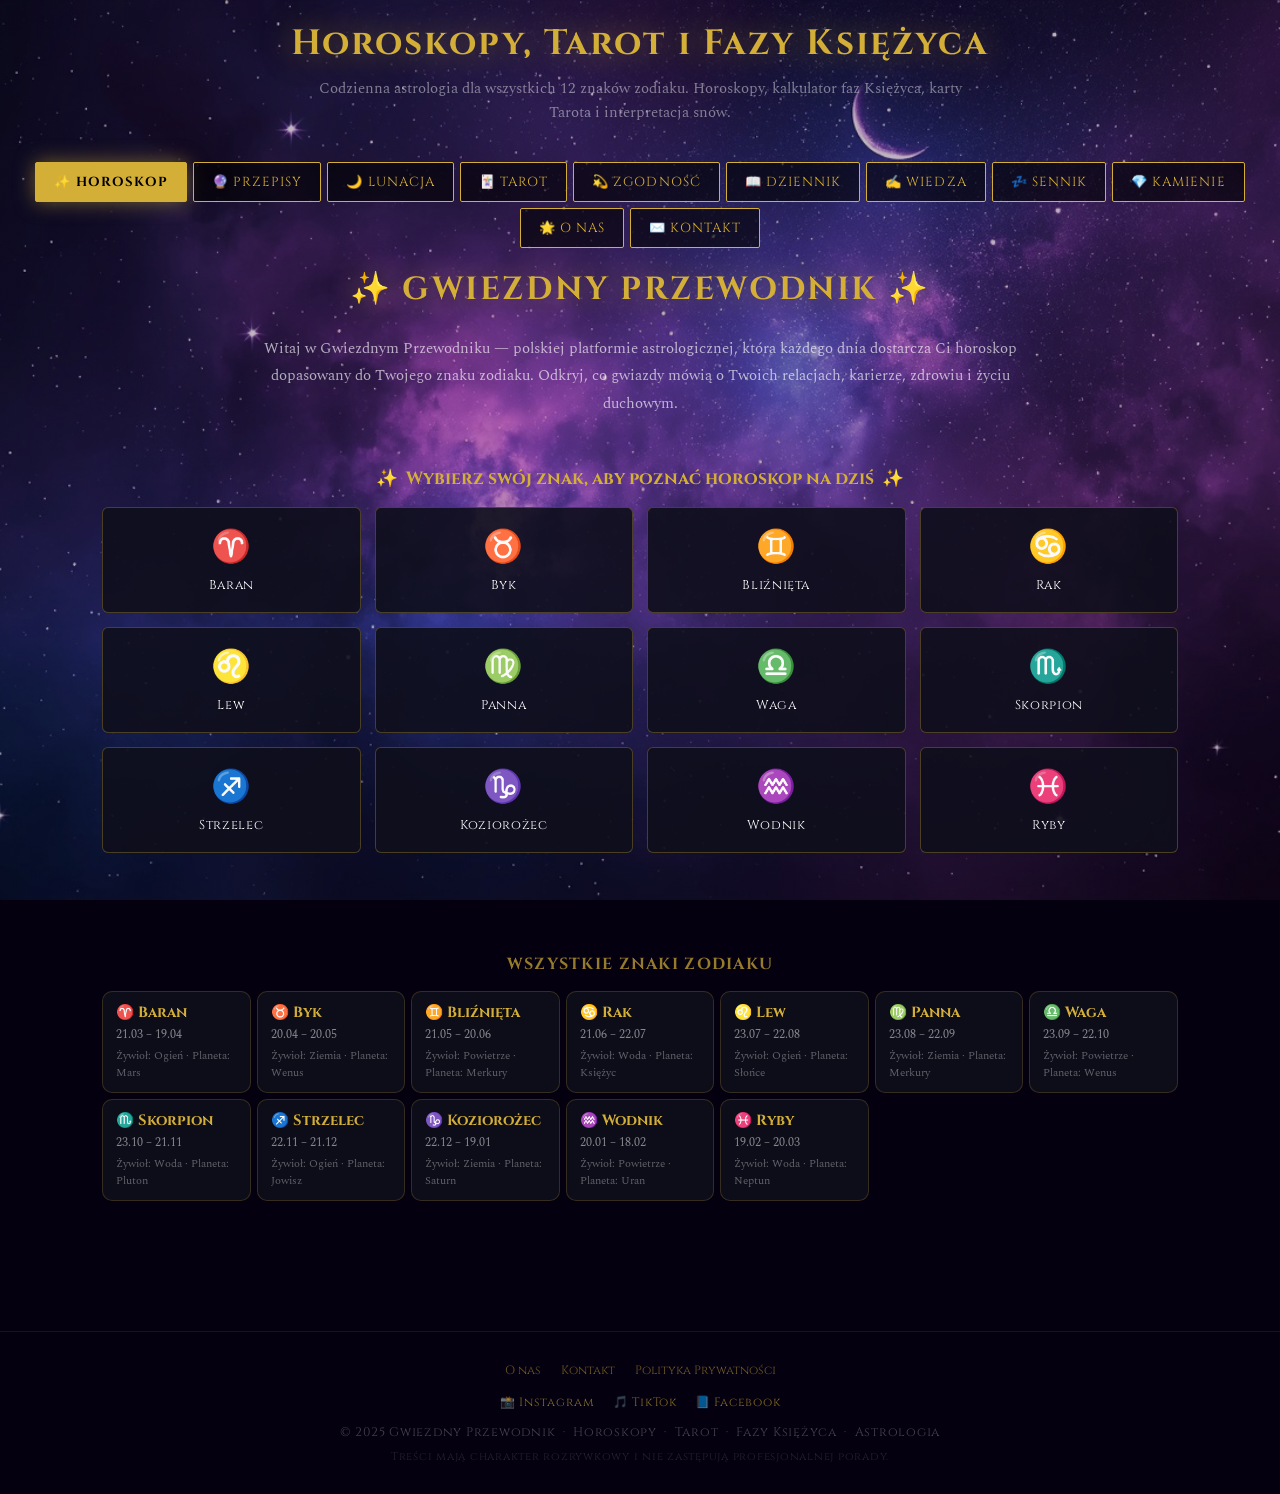
==== index.html @ f8575292 "Add files via upload" ====
<!DOCTYPE html>
<html lang="pl">
<head>
    <meta charset="UTF-8">
    <meta name="viewport" content="width=device-width, initial-scale=1.0">
    <title>Gwiezdny Przewodnik – Horoskopy, Tarot i Fazy Księżyca</title>
    <meta name="description" content="Gwiezdny Przewodnik – codzienne horoskopy dla 12 znaków zodiaku, karta tarota dnia, kalkulator faz księżyca, zgodność znaków i kosmiczny dziennik.">
    <meta name="keywords" content="horoskop, horoskop dzienny, tarot, fazy księżyca, znaki zodiaku, zgodność znaków, astrologia">
    <meta name="author" content="Gwiezdny Przewodnik">
    <meta name="robots" content="index, follow">
    <script type="application/ld+json">{"@context":"https://schema.org","@type":"WebSite","name":"Gwiezdny Przewodnik","url":"https://astropulsepl.netlify.app/","inLanguage":"pl"}</script>
    <link rel="icon" type="image/png" href="gwiezdny_przewodnik_icon_v2.png">
    <link rel="stylesheet" href="style.css">
    <link rel="preconnect" href="https://fonts.googleapis.com">
    <link rel="preconnect" href="https://fonts.gstatic.com" crossorigin>
    <link href="https://fonts.googleapis.com/css2?family=Cinzel:wght@400;700&family=Spectral:wght@400;700&display=swap" rel="stylesheet">
    <script async src="https://pagead2.googlesyndication.com/pagead/js/adsbygoogle.js?client=ca-pub-6047762879323596" crossorigin="anonymous"></script>
    <style>
        .site-header { width:100%; max-width:1100px; text-align:center; padding:20px 16px 10px; }
        .site-header .site-title { font-family:'Cinzel',serif; color:var(--gold,#d4af37); font-size:clamp(1.1rem,4vw,2.2rem); letter-spacing:0.06em; text-shadow:0 0 30px rgba(212,175,55,0.5); margin-bottom:10px; }
        .site-header .site-tagline { color:rgba(255,255,255,0.45); font-family:'Spectral',serif; font-size:clamp(0.8rem,2.5vw,0.92rem); line-height:1.6; max-width:680px; margin:0 auto; }
        .static-intro { width:100%; max-width:820px; margin:0 auto 30px; color:rgba(255,255,255,0.65); font-size:clamp(0.85rem,2.5vw,0.95rem); line-height:1.8; text-align:center; padding:0 4px; }
        .static-intro p { margin-bottom:10px; }
        .zodiac-static-grid { display:grid; grid-template-columns:repeat(auto-fill,minmax(130px,1fr)); gap:6px; width:100%; max-width:1100px; margin:0 auto 30px; box-sizing:border-box; }
        .zodiac-static-item { background:rgba(15,15,28,0.8); border:1px solid rgba(212,175,55,0.2); border-radius:10px; padding:11px 13px; display:flex; flex-direction:column; gap:3px; }
        .zodiac-static-item strong { color:var(--gold,#d4af37); font-family:'Cinzel',serif; font-size:0.92rem; }
        .zodiac-static-item span { color:rgba(255,255,255,0.5); font-size:0.76rem; }
        .zodiac-static-item em { color:rgba(255,255,255,0.35); font-size:0.71rem; font-style:normal; }
        .static-article { width:100%; max-width:820px; margin:0 auto 32px; background:rgba(15,15,28,0.7); border:1px solid rgba(212,175,55,0.15); border-radius:14px; padding:26px 30px; box-sizing:border-box; }
        .static-article h2 { font-family:'Cinzel',serif; color:var(--gold,#d4af37); font-size:1.1rem; margin-bottom:14px; text-align:left; letter-spacing:0.04em; }
        .static-article h3 { font-family:'Cinzel',serif; color:rgba(212,175,55,0.8); font-size:0.93rem; margin:16px 0 8px; text-align:left; }
        .static-article p { color:rgba(255,255,255,0.72); font-size:0.95rem; line-height:1.85; margin-bottom:10px; text-align:left; }
        @media(max-width:480px){
            .zodiac-static-grid { grid-template-columns:repeat(2,1fr) !important; }
            .static-article { padding:16px; }
            .static-article p { font-size:0.88rem; }
        }
        @media(max-width:768px) and (min-width:481px){
            .zodiac-static-grid { grid-template-columns:repeat(3,1fr) !important; }
        }
    </style>
</head>
<body>
    <header class="site-header">
        <h1 class="site-title">Horoskopy, Tarot i Fazy Księżyca</h1>
        <p class="site-tagline">Codzienna astrologia dla wszystkich 12 znaków zodiaku. Horoskopy, kalkulator faz Księżyca, karty Tarota i interpretacja snów.</p>
    </header>
    <nav class="mystic-nav">
        <button onclick="showTab('horoscope-tab',this)" class="nav-btn active">✨ Horoskop</button>
        <button onclick="showTab('recipes-tab',this)" class="nav-btn">🔮 Przepisy</button>
        <button onclick="showTab('moon-tab',this)" class="nav-btn">🌙 Lunacja</button>
        <button onclick="showTab('tarot-tab',this)" class="nav-btn">🃏 Tarot</button>
        <button onclick="showTab('compat-tab',this)" class="nav-btn">💫 Zgodność</button>
        <button onclick="showTab('journal-tab',this);loadJournal();" class="nav-btn">📖 Dziennik</button>
        <button onclick="showTab('blog-tab',this);loadBlog();" class="nav-btn">✍️ Wiedza</button>
        <button onclick="showTab('sennik-tab',this)" class="nav-btn">💤 Sennik</button>
        <button onclick="showTab('kamienie-tab',this)" class="nav-btn">💎 Kamienie</button>
        <button onclick="showTab('about-tab',this)" class="nav-btn">🌟 O nas</button>
        <button onclick="showTab('contact-tab',this)" class="nav-btn">✉️ Kontakt</button>
    </nav>
    <main style="display:flex;flex-direction:column;align-items:center;width:100%;max-width:1100px;padding:0 12px;box-sizing:border-box;">
    <section id="horoscope-tab" class="tab-content active">
        <h1 style="display:flex;align-items:center;justify-content:center;gap:10px;flex-wrap:nowrap;"><span style="flex-shrink:0;">✨</span><span style="white-space:nowrap;">GWIEZDNY PRZEWODNIK</span><span style="flex-shrink:0;">✨</span></h1>

        <div class="static-intro">
            <p>Witaj w Gwiezdnym Przewodniku — polskiej platformie astrologicznej, która każdego dnia dostarcza Ci horoskop dopasowany do Twojego znaku zodiaku. Odkryj, co gwiazdy mówią o Twoich relacjach, karierze, zdrowiu i życiu duchowym.</p>
        </div>

        <h2 style="font-family:'Cinzel',serif;color:var(--gold);text-align:center;margin:10px 0 16px;font-size:1.1rem;display:flex;align-items:center;justify-content:center;gap:8px;flex-wrap:nowrap;"><span style="flex-shrink:0;">✨</span><span>Wybierz swój znak, aby poznać horoskop na dziś</span><span style="flex-shrink:0;">✨</span></h2>
        <div class="zodiac-grid" id="zodiac-grid"></div>
        <div id="horoscope-display" class="result-panel" style="margin-left:auto;margin-right:auto;max-width:100%;width:100%;box-sizing:border-box;">
            <h2 id="selected-sign">Znak</h2>
            <p id="horoscope-text"></p>
            <div id="daily-dish-hint" class="hint-box"></div>
        </div>

        <div style="width:100%;max-width:1100px;margin:20px auto;text-align:center;">
            <ins class="adsbygoogle" style="display:block" data-ad-client="ca-pub-6047762879323596" data-ad-slot="9480738535" data-ad-format="auto" data-full-width-responsive="true"></ins>
            <script>(adsbygoogle = window.adsbygoogle || []).push({});</script>
        </div>

        <h2 style="font-family:'Cinzel',serif;color:var(--gold);text-align:center;margin:30px 0 16px;font-size:1rem;opacity:0.7;letter-spacing:0.08em;">WSZYSTKIE ZNAKI ZODIAKU</h2>
        <div class="zodiac-static-grid">
            <div class="zodiac-static-item"><strong>♈ Baran</strong><span>21.03 – 19.04</span><em>Żywioł: Ogień · Planeta: Mars</em></div>
            <div class="zodiac-static-item"><strong>♉ Byk</strong><span>20.04 – 20.05</span><em>Żywioł: Ziemia · Planeta: Wenus</em></div>
            <div class="zodiac-static-item"><strong>♊ Bliźnięta</strong><span>21.05 – 20.06</span><em>Żywioł: Powietrze · Planeta: Merkury</em></div>
            <div class="zodiac-static-item"><strong>♋ Rak</strong><span>21.06 – 22.07</span><em>Żywioł: Woda · Planeta: Księżyc</em></div>
            <div class="zodiac-static-item"><strong>♌ Lew</strong><span>23.07 – 22.08</span><em>Żywioł: Ogień · Planeta: Słońce</em></div>
            <div class="zodiac-static-item"><strong>♍ Panna</strong><span>23.08 – 22.09</span><em>Żywioł: Ziemia · Planeta: Merkury</em></div>
            <div class="zodiac-static-item"><strong>♎ Waga</strong><span>23.09 – 22.10</span><em>Żywioł: Powietrze · Planeta: Wenus</em></div>
            <div class="zodiac-static-item"><strong>♏ Skorpion</strong><span>23.10 – 21.11</span><em>Żywioł: Woda · Planeta: Pluton</em></div>
            <div class="zodiac-static-item"><strong>♐ Strzelec</strong><span>22.11 – 21.12</span><em>Żywioł: Ogień · Planeta: Jowisz</em></div>
            <div class="zodiac-static-item"><strong>♑ Koziorożec</strong><span>22.12 – 19.01</span><em>Żywioł: Ziemia · Planeta: Saturn</em></div>
            <div class="zodiac-static-item"><strong>♒ Wodnik</strong><span>20.01 – 18.02</span><em>Żywioł: Powietrze · Planeta: Uran</em></div>
            <div class="zodiac-static-item"><strong>♓ Ryby</strong><span>19.02 – 20.03</span><em>Żywioł: Woda · Planeta: Neptun</em></div>
        </div>

        <div style="width:100%;max-width:1100px;margin:10px auto;text-align:center;">
            <ins class="adsbygoogle" style="display:block" data-ad-client="ca-pub-6047762879323596" data-ad-slot="9480738535" data-ad-format="auto" data-full-width-responsive="true"></ins>
            <script>(adsbygoogle = window.adsbygoogle || []).push({});</script>
        </div>
    </section>
    <section id="recipes-tab" class="tab-content">
        <h1>🔮 KSIĘGA SMAKÓW 🔮</h1>
        <div id="recipes-list" class="recipes-grid"></div>
    </section>
    <section id="moon-tab" class="tab-content">
        <h1>🌙 TWOJA FAZA KSIĘŻYCA 🌙</h1>
        <div class="static-intro">
            <p>Księżyc przebywa cały cykl w ciągu około 29,5 doby, przechodząc przez 8 głównych faz. Każda faza ma swoje unikalne znaczenie astrologiczne i wpływa na nastrój, energię oraz decyzje. Poznaj aktualną fazę i dowiedz się, pod jakim księżycem się urodziłeś.</p>
            <p>Fazy Księżyca: 🌑 Nów · 🌒 Przybywający Sierp · 🌓 Pierwsza Kwadra · 🌔 Przybywający Garb · 🌕 Pełnia · 🌖 Ubywający Garb · 🌗 Ostatnia Kwadra · 🌘 Ubywający Sierp</p>
        </div>
        <div class="moon-today-box">
            <p class="gold-label" style="margin-bottom:12px;">🌍 Aktualna faza księżyca</p>
            <button class="action-btn" onclick="showTodayMoon()" style="width:100%;">POKAŻ FAZĘ NA DZIŚ</button>
        </div>
        <div id="moon-today-result" class="moon-result-panel">
            <div class="moon-icon-el" style="font-size:4rem;margin-bottom:10px;"></div>
            <h2 class="moon-name-el" style="font-family:'Cinzel',serif;color:var(--gold);margin-bottom:12px;"></h2>
            <p class="moon-desc-el" style="line-height:1.8;margin-bottom:15px;"></p>
            <p class="moon-elixir-el" style="color:var(--gold);font-family:'Cinzel',serif;font-size:0.85rem;margin-bottom:18px;"></p>
            <div class="moon-cycle-bar-wrap"><div class="moon-cycle-bar-fill"></div></div>
            <p class="moon-cycle-label" style="font-size:0.78rem;color:rgba(255,255,255,0.4);margin-top:6px;margin-bottom:20px;"></p>
            <div class="moon-lists">
                <div class="moon-list-col do-col"><h4>✅ Co robić</h4><ul class="moon-do-list"></ul></div>
                <div class="moon-list-col avoid-col"><h4>⛔ Czego unikać</h4><ul class="moon-avoid-list"></ul></div>
            </div>
        </div>
        <div class="moon-divider">✦ ✦ ✦</div>
        <div class="moon-calculator-box">
            <p class="gold-label">🔮 Twoja faza urodzin</p>
            <p style="font-size:0.82rem;color:rgba(255,255,255,0.4);font-style:italic;">Podaj datę urodzenia, by poznać fazę księżyca w dniu Twoich narodzin</p>
            <input type="date" id="birth-date" class="mystic-input">
            <button class="action-btn" onclick="calculateMoonPhase()">OBLICZ LUNACJĘ URODZIN</button>
        </div>
        <div id="moon-result" class="moon-result-panel">
            <div class="moon-icon-el" style="font-size:4rem;margin-bottom:10px;"></div>
            <h2 class="moon-name-el" style="font-family:'Cinzel',serif;color:var(--gold);margin-bottom:12px;"></h2>
            <p class="moon-desc-el" style="line-height:1.8;margin-bottom:15px;"></p>
            <p class="moon-elixir-el" style="color:var(--gold);font-family:'Cinzel',serif;font-size:0.85rem;margin-bottom:18px;"></p>
            <div class="moon-cycle-bar-wrap"><div class="moon-cycle-bar-fill"></div></div>
            <p class="moon-cycle-label" style="font-size:0.78rem;color:rgba(255,255,255,0.4);margin-top:6px;margin-bottom:20px;"></p>
            <div class="moon-lists">
                <div class="moon-list-col do-col"><h4>✅ Co robić</h4><ul class="moon-do-list"></ul></div>
                <div class="moon-list-col avoid-col"><h4>⛔ Czego unikać</h4><ul class="moon-avoid-list"></ul></div>
            </div>
        </div>
    </section>
    <section id="tarot-tab" class="tab-content">
        <h1>🃏 KARTA TAROTA DNIA 🃏</h1>
        <p style="color:rgba(255,255,255,0.5);margin-bottom:20px;font-style:italic;">Każdego dnia kosmos kładzie przed Tobą inną kartę.</p>
        <div class="static-intro" style="margin-bottom:24px;">
            <p>Tarot to zestaw 78 kart podzielonych na Wielką Arkanę (22 karty) i Małą Arkanę (56 kart). Każda karta niesie ze sobą bogatą symbolikę i przesłanie. Karta dnia to Twoja kosmiczna wskazówka — lustro, w którym możesz zobaczyć energię chwili.</p>
        </div>
        <div id="tarot-card-display" class="tarot-card-wrap">
            <div class="tarot-card-inner">
                <div class="tarot-card-front">
                    <div class="tarot-card-back-pattern">🌟</div>
                    <p style="color:var(--gold);font-family:'Cinzel',serif;font-size:0.8rem;letter-spacing:0.1em;">GWIEZDNY PRZEWODNIK</p>
                </div>
                <div class="tarot-card-back">
                    <div id="tarot-sym" style="font-size:3.5rem;margin-bottom:10px;"></div>
                    <div id="tarot-num" style="color:rgba(212,175,55,0.5);font-family:'Cinzel',serif;font-size:0.8rem;margin-bottom:5px;"></div>
                    <h2 id="tarot-name" style="font-family:'Cinzel',serif;color:var(--gold);font-size:1.4rem;margin-bottom:15px;"></h2>
                    <p id="tarot-meaning" style="line-height:1.8;font-size:0.95rem;color:rgba(255,255,255,0.9);"></p>
                    <p id="tarot-shadow" style="margin-top:15px;font-size:0.82rem;color:rgba(255,255,255,0.4);font-style:italic;"></p>
                </div>
            </div>
        </div>
        <button class="action-btn" onclick="renderTarot()" style="margin-top:25px;">🔄 ODKRYJ KARTĘ DNIA</button>
        <div style="width:100%;max-width:1100px;margin:28px auto 0;text-align:center;">
            <ins class="adsbygoogle" style="display:block" data-ad-client="ca-pub-6047762879323596" data-ad-slot="9480738535" data-ad-format="auto" data-full-width-responsive="true"></ins>
            <script>(adsbygoogle = window.adsbygoogle || []).push({});</script>
        </div>
    </section>
    <section id="compat-tab" class="tab-content">
        <h1>💫 ZGODNOŚĆ ZNAKÓW 💫</h1>
        <p style="color:rgba(255,255,255,0.5);margin-bottom:30px;font-style:italic;">Sprawdź, co gwiazdy mówią o Waszej relacji.</p>
        <div class="compat-box">
            <div class="compat-selects">
                <div class="compat-select-wrap">
                    <label class="gold-label" for="compat-sign1">Pierwszy znak</label>
                    <select id="compat-sign1" class="mystic-input">
                        <option value="">— wybierz —</option>
                        <option value="0">♈ Baran</option><option value="1">♉ Byk</option><option value="2">♊ Bliźnięta</option><option value="3">♋ Rak</option><option value="4">♌ Lew</option><option value="5">♍ Panna</option><option value="6">♎ Waga</option><option value="7">♏ Skorpion</option><option value="8">♐ Strzelec</option><option value="9">♑ Koziorożec</option><option value="10">♒ Wodnik</option><option value="11">♓ Ryby</option>
                    </select>
                </div>
                <div class="compat-heart">💞</div>
                <div class="compat-select-wrap">
                    <label class="gold-label" for="compat-sign2">Drugi znak</label>
                    <select id="compat-sign2" class="mystic-input">
                        <option value="">— wybierz —</option>
                        <option value="0">♈ Baran</option><option value="1">♉ Byk</option><option value="2">♊ Bliźnięta</option><option value="3">♋ Rak</option><option value="4">♌ Lew</option><option value="5">♍ Panna</option><option value="6">♎ Waga</option><option value="7">♏ Skorpion</option><option value="8">♐ Strzelec</option><option value="9">♑ Koziorożec</option><option value="10">♒ Wodnik</option><option value="11">♓ Ryby</option>
                    </select>
                </div>
            </div>
            <button class="action-btn" onclick="calculateCompatibility()">OBLICZ ZGODNOŚĆ ✨</button>
        </div>
        <div id="compat-result" class="result-panel" style="max-width:500px;">
            <div id="compat-score" style="font-size:2.8rem;font-family:'Cinzel',serif;color:var(--gold);margin-bottom:15px;"></div>
            <div class="compat-bar-wrap"><div id="compat-bar-fill" class="compat-bar-fill"></div></div>
            <p id="compat-comment" style="margin-top:20px;line-height:1.8;font-style:italic;"></p>
        </div>
        <div style="width:100%;max-width:1100px;margin:28px auto 0;text-align:center;">
            <ins class="adsbygoogle" style="display:block" data-ad-client="ca-pub-6047762879323596" data-ad-slot="9480738535" data-ad-format="auto" data-full-width-responsive="true"></ins>
            <script>(adsbygoogle = window.adsbygoogle || []).push({});</script>
        </div>
    </section>
    <section id="journal-tab" class="tab-content">
        <h1>📖 DZIENNIK KOSMICZNY 📖</h1>
        <p style="color:rgba(255,255,255,0.5);margin-bottom:25px;font-style:italic;">Twoje myśli zapisane pod opieką gwiazd.</p>
        <div class="journal-box">
            <textarea id="journal-input" class="journal-textarea" placeholder="Co dziś czujesz? Co przynoszą Ci gwiazdy?&#10;&#10;Zapisz swoje myśli, marzenia, intencje..."></textarea>
            <button id="journal-save-btn" class="action-btn" onclick="saveJournalEntry()">ZAPISZ W GWIAZDACH ✨</button>
        </div>
        <div id="journal-entries" class="journal-entries-list"></div>
    </section>
    <section id="blog-tab" class="tab-content">
        <h1>✍️ WIEDZA ASTROLOGICZNA ✍️</h1>
        <p style="color:rgba(255,255,255,0.5);margin-bottom:30px;font-style:italic;text-align:center;">Artykuły, poradniki i odkrycia ze świata astrologii i ezoteryki.</p>

        <article class="static-article">
            <h2>Czym jest astrologia i jak czytać horoskop?</h2>
            <p>Astrologia to starożytna sztuka interpretacji symbolicznego wpływu ciał niebieskich na życie człowieka. Sięga ponad 4000 lat wstecz, do tradycji babilońskich, egipskich i greckich. Współczesna astrologia zachodnia opiera się na 12 znakach zodiaku, 10 planetach (w tym Słońcu i Księżycu) oraz 12 domach horoskopu.</p>
            <p>Horoskop dzienny to krótkie spojrzenie na dominujące energie danego dnia w odniesieniu do Twojego znaku słonecznego — znaku, w którym znajdowało się Słońce w dniu Twoich urodzin. Warto traktować go jako narzędzie refleksji i inspiracji, nie jako przepowiednię.</p>
            <h3>Cztery żywioły w astrologii</h3>
            <p><strong>Ogień (Baran, Lew, Strzelec)</strong> — energia, pasja, działanie, przywództwo i spontaniczność. Znaki ogniowe są zazwyczaj entuzjastyczne i odważne.</p>
            <p><strong>Ziemia (Byk, Panna, Koziorożec)</strong> — stabilność, praktyczność, cierpliwość i materializm. Znaki ziemskie budują fundament, na którym stoi świat.</p>
            <p><strong>Powietrze (Bliźnięta, Waga, Wodnik)</strong> — intelekt, komunikacja, relacje społeczne i idee. Znaki powietrzne są mistrzami dialogu i myślenia abstrakcyjnego.</p>
            <p><strong>Woda (Rak, Skorpion, Ryby)</strong> — emocje, intuicja, wrażliwość i głębia duchowa. Znaki wodne czują więcej, niż mówią.</p>
        </article>

        <div style="width:100%;max-width:820px;margin:10px auto;">
            <ins class="adsbygoogle" style="display:block;text-align:center;" data-ad-layout="in-article" data-ad-format="fluid" data-ad-client="ca-pub-6047762879323596" data-ad-slot="8083896382"></ins>
            <script>(adsbygoogle = window.adsbygoogle || []).push({});</script>
        </div>

        <article class="static-article">
            <h2>Merkury retrograde — co to znaczy dla Ciebie?</h2>
            <p>Merkury retrograde to zjawisko, podczas którego planeta Merkury — rządząca komunikacją, transportem i technologią — wydaje się poruszać wstecz po niebie. Dzieje się tak od 3 do 4 razy w roku, przez około 3 tygodnie. W astrologii jest to czas wzmożonych nieporozumień, opóźnień i technicznych usterek.</p>
            <p>Co robić podczas Merkurego retrograde? Unikaj podpisywania ważnych umów, składania pochopnych deklaracji i kupowania drogiego sprzętu elektronicznego. Za to doskonale sprawdza się ten czas do przemyśleń, powrotu do starych projektów i naprawy relacji z przeszłości.</p>
        </article>

        <div style="width:100%;max-width:820px;margin:10px auto;">
            <ins class="adsbygoogle" style="display:block;text-align:center;" data-ad-layout="in-article" data-ad-format="fluid" data-ad-client="ca-pub-6047762879323596" data-ad-slot="8083896382"></ins>
            <script>(adsbygoogle = window.adsbygoogle || []).push({});</script>
        </div>

        <div class="blog-generator-box">
            <p class="gold-label" style="margin-bottom:12px;text-align:center;">✨ WYGENERUJ NOWY ARTYKUŁ ✨</p>
            <div style="display:flex;gap:10px;flex-wrap:wrap;justify-content:center;">
                <input type="text" id="blog-topic-input" class="mystic-input" style="max-width:380px;" placeholder="np. Merkury retrograde, Pełnia w Rybach..." />
                <button class="action-btn" onclick="generateBlogArticle()">GENERUJ ✦</button>
            </div>
            <div id="blog-generating" style="display:none;text-align:center;margin-top:20px;color:var(--gold);font-family:'Cinzel',serif;font-size:0.85rem;">✦ &nbsp; Gwiazdy piszą artykuł... &nbsp; ✦</div>
        </div>
        <div id="blog-generated-article" style="display:none;" class="blog-article-full">
            <div style="display:flex;justify-content:space-between;align-items:center;margin-bottom:20px;flex-wrap:wrap;gap:10px;">
                <span id="generated-article-date" class="blog-meta"></span>
                <button class="action-btn" style="font-size:0.75rem;padding:8px 16px;" onclick="saveGeneratedArticle()">📌 ZAPISZ ARTYKUŁ</button>
            </div>
            <h2 id="generated-article-title" style="font-family:'Cinzel',serif;color:var(--gold);font-size:1.5rem;margin-bottom:20px;"></h2>
            <div id="generated-article-body" style="color:rgba(255,255,255,0.88);line-height:1.9;font-size:1rem;"></div>
        </div>
        <div id="blog-articles-list" class="blog-grid"></div>
        <div id="blog-modal" style="display:none;position:fixed;z-index:1000;left:0;top:0;width:100%;height:100%;background:rgba(0,0,0,0.92);overflow-y:auto;">
            <div class="modal-content" style="margin:5% auto;max-width:720px;">
                <span class="close-modal" onclick="document.getElementById('blog-modal').style.display='none'">&times;</span>
                <p id="blog-modal-date" class="blog-meta" style="margin-bottom:10px;"></p>
                <h2 id="blog-modal-title" style="margin-bottom:25px;"></h2>
                <hr style="border-color:var(--gold);opacity:0.2;margin-bottom:25px;">
                <div id="blog-modal-body" style="color:rgba(255,255,255,0.88);line-height:1.9;font-size:1rem;"></div>
            </div>
        </div>
    </section>
    <section id="sennik-tab" class="tab-content">
        <h1>🌙 SENNIK KOSMICZNY 🌙</h1>
        <div class="static-intro">
            <p>Sny od wieków były uważane za bramy do nieświadomości i kosmicznych przekazów. Sennik Kosmiczny łączy tradycyjną symbolikę snów z astrologiczną interpretacją archetypów. Opisz swój sen, a gwiazdy pomogą Ci odkryć jego ukryte znaczenie.</p>
        </div>
        <p style="color:rgba(255,255,255,0.5);margin-bottom:30px;font-style:italic;text-align:center;">Odkryj symboliczne znaczenie swoich snów w świetle gwiazd i archetypów.</p>
        <div class="blog-generator-box">
            <p class="gold-label" style="margin-bottom:12px;text-align:center;">🔮 CO CI SIĘ ŚNIŁO? 🔮</p>
            <p style="text-align:center;font-size:0.85rem;color:rgba(255,255,255,0.45);margin-bottom:18px;">Opisz swój sen — osobę, miejsce, emocję, symbol lub wydarzenie.</p>
            <div style="display:flex;flex-direction:column;gap:12px;align-items:center;">
                <textarea id="dream-input" class="journal-textarea" style="max-width:500px;min-height:100px;" placeholder="np. śniły mi się latające konie, byłam w ciemnym lesie, ktoś mi coś dawał..."></textarea>
                <button class="action-btn" onclick="interpretDream()">INTERPRETUJ SEN ✦</button>
            </div>
            <div id="dream-generating" style="display:none;text-align:center;margin-top:20px;color:var(--gold);font-family:'Cinzel',serif;font-size:0.85rem;">✦ &nbsp; Gwiazdy odczytują Twój sen... &nbsp; ✦</div>
        </div>

        <div id="dream-result" style="display:none;" class="blog-article-full">
            <div style="text-align:center;margin-bottom:20px;">
                <div id="dream-symbol" style="font-size:3rem;margin-bottom:10px;"></div>
                <h2 id="dream-title" style="font-family:'Cinzel',serif;color:var(--gold);font-size:1.3rem;"></h2>
            </div>
            <div id="dream-body" style="color:rgba(255,255,255,0.88);line-height:1.9;font-size:1rem;"></div>
            <div style="margin-top:25px;padding-top:20px;border-top:1px solid rgba(212,175,55,0.2);text-align:center;">
                <button class="action-btn" style="font-size:0.8rem;padding:10px 20px;" onclick="saveDream()">📌 ZAPISZ INTERPRETACJĘ</button>
            </div>
        </div>

        <div id="dream-history" style="width:100%;max-width:720px;margin-top:10px;"></div>
    </section>
    <section id="kamienie-tab" class="tab-content">
        <h1>💎 KAMIENIE & MINERAŁY 💎</h1>
        <div class="static-intro">
            <p>Każdy znak zodiaku rezonuje z wyjątkowymi kamieniami, które wzmacniają jego energię, chronią i przyciągają harmonię. Odkryj swoje kamienie mocy.</p>
        </div>
        <div class="kamienie-grid" id="kamienie-grid">

            <div class="kamien-card">
                <div class="kamien-header"><span class="kamien-znak">♈ Baran</span><span class="kamien-daty">21.03 – 19.04</span></div>
                <div class="kamien-lista">
                    <div class="kamien-item"><span class="kamien-emoji">🔴</span><div><strong>Rubin</strong><p>Dodaje odwagi i wzmacnia wolę walki. Pobudza życiową energię i pasję.</p></div></div>
                    <div class="kamien-item"><span class="kamien-emoji">🟠</span><div><strong>Karneol</strong><p>Rozbudza kreatywność i motywację. Chroni przed negatywną energią.</p></div></div>
                    <div class="kamien-item"><span class="kamien-emoji">⚫</span><div><strong>Obsydian</strong><p>Tarcza ochronna. Uziemia i odpędza chaos myśli.</p></div></div>
                </div>
            </div>

            <div class="kamien-card">
                <div class="kamien-header"><span class="kamien-znak">♉ Byk</span><span class="kamien-daty">20.04 – 20.05</span></div>
                <div class="kamien-lista">
                    <div class="kamien-item"><span class="kamien-emoji">💚</span><div><strong>Szmaragd</strong><p>Kamień Wenus — przyciąga miłość, dobrobyt i harmonię w domu.</p></div></div>
                    <div class="kamien-item"><span class="kamien-emoji">🟢</span><div><strong>Malachit</strong><p>Wzmacnia intuicję finansową i chroni przed stratami.</p></div></div>
                    <div class="kamien-item"><span class="kamien-emoji">🌸</span><div><strong>Kwarc różowy</strong><p>Otwiera serce na miłość własną i głębokie relacje.</p></div></div>
                </div>
            </div>

            <div class="kamien-card">
                <div class="kamien-header"><span class="kamien-znak">♊ Bliźnięta</span><span class="kamien-daty">21.05 – 20.06</span></div>
                <div class="kamien-lista">
                    <div class="kamien-item"><span class="kamien-emoji">🔵</span><div><strong>Akwamaryn</strong><p>Ułatwia komunikację i chroni w podróżach. Uspokaja niespokojny umysł.</p></div></div>
                    <div class="kamien-item"><span class="kamien-emoji">💛</span><div><strong>Cytryn</strong><p>Kamień radości i jasności umysłu. Wspiera podejmowanie decyzji.</p></div></div>
                    <div class="kamien-item"><span class="kamien-emoji">⬜</span><div><strong>Kalcyt biały</strong><p>Oczyszcza myśli i wzmacnia koncentrację podczas nauki.</p></div></div>
                </div>
            </div>

            <div class="kamien-card">
                <div class="kamien-header"><span class="kamien-znak">♋ Rak</span><span class="kamien-daty">21.06 – 22.07</span></div>
                <div class="kamien-lista">
                    <div class="kamien-item"><span class="kamien-emoji">🌕</span><div><strong>Kamień księżycowy</strong><p>Wzmacnia intuicję i empatię. Pomaga w cyklach emocjonalnych.</p></div></div>
                    <div class="kamien-item"><span class="kamien-emoji">🟤</span><div><strong>Perła</strong><p>Symbol czystości i ochrony. Uspokaja burzliwe emocje.</p></div></div>
                    <div class="kamien-item"><span class="kamien-emoji">🔵</span><div><strong>Lazuryt</strong><p>Otwiera trzecie oko i głębię intuicji. Wzmacnia sny.</p></div></div>
                </div>
            </div>

            <div class="kamien-card">
                <div class="kamien-header"><span class="kamien-znak">♌ Lew</span><span class="kamien-daty">23.07 – 22.08</span></div>
                <div class="kamien-lista">
                    <div class="kamien-item"><span class="kamien-emoji">🟡</span><div><strong>Złoty tygrysi oko</strong><p>Wzmacnia pewność siebie i charyzmę. Przyciąga sukces i uznanie.</p></div></div>
                    <div class="kamien-item"><span class="kamien-emoji">🟠</span><div><strong>Bursztyn</strong><p>Promieniuje ciepłem i witalnością. Chroni aurę lidera.</p></div></div>
                    <div class="kamien-item"><span class="kamien-emoji">💛</span><div><strong>Cytryn</strong><p>Manifestuje obfitość i radość. Kamień słonecznej energii.</p></div></div>
                </div>
            </div>

            <div class="kamien-card">
                <div class="kamien-header"><span class="kamien-znak">♍ Panna</span><span class="kamien-daty">23.08 – 22.09</span></div>
                <div class="kamien-lista">
                    <div class="kamien-item"><span class="kamien-emoji">💚</span><div><strong>Jadeit</strong><p>Wspiera zdrowie i porządek. Pomaga w codziennej rutynie.</p></div></div>
                    <div class="kamien-item"><span class="kamien-emoji">🔵</span><div><strong>Szafir</strong><p>Kamień mądrości i precyzji. Wzmacnia analityczne myślenie.</p></div></div>
                    <div class="kamien-item"><span class="kamien-emoji">🟤</span><div><strong>Jaspis brązowy</strong><p>Uziemia i stabilizuje. Pomaga wcielać plany w życie.</p></div></div>
                </div>
            </div>

            <div class="kamien-card">
                <div class="kamien-header"><span class="kamien-znak">♎ Waga</span><span class="kamien-daty">23.09 – 22.10</span></div>
                <div class="kamien-lista">
                    <div class="kamien-item"><span class="kamien-emoji">🌸</span><div><strong>Kwarc różowy</strong><p>Harmonizuje relacje i przynosi pokój. Uczy bezwarunkowej miłości.</p></div></div>
                    <div class="kamien-item"><span class="kamien-emoji">🔵</span><div><strong>Lapis lazuli</strong><p>Równoważy emocje i wspiera sprawiedliwe decyzje.</p></div></div>
                    <div class="kamien-item"><span class="kamien-emoji">⬜</span><div><strong>Opal biały</strong><p>Wzmacnia kreatywność i estetyczne zmysły.</p></div></div>
                </div>
            </div>

            <div class="kamien-card">
                <div class="kamien-header"><span class="kamien-znak">♏ Skorpion</span><span class="kamien-daty">23.10 – 21.11</span></div>
                <div class="kamien-lista">
                    <div class="kamien-item"><span class="kamien-emoji">🔴</span><div><strong>Granat</strong><p>Wzmacnia namiętność i regenerację. Kamień transformacji.</p></div></div>
                    <div class="kamien-item"><span class="kamien-emoji">⚫</span><div><strong>Obsydian czarny</strong><p>Ochrona przed manipulacją. Ujawnia ukryte prawdy.</p></div></div>
                    <div class="kamien-item"><span class="kamien-emoji">🟣</span><div><strong>Ametyst</strong><p>Głębia duchowa i spokój wewnętrzny. Chroni przed uzależnieniami.</p></div></div>
                </div>
            </div>

            <div class="kamien-card">
                <div class="kamien-header"><span class="kamien-znak">♐ Strzelec</span><span class="kamien-daty">22.11 – 21.12</span></div>
                <div class="kamien-lista">
                    <div class="kamien-item"><span class="kamien-emoji">🔵</span><div><strong>Turkus</strong><p>Kamień podróżników i poszukiwaczy. Chroni w drodze i przynosi szczęście.</p></div></div>
                    <div class="kamien-item"><span class="kamien-emoji">🟣</span><div><strong>Sodalit</strong><p>Poszerza horyzonty myślenia i wspiera głoszenie prawdy.</p></div></div>
                    <div class="kamien-item"><span class="kamien-emoji">🟡</span><div><strong>Tygrysi kamień złoty</strong><p>Odwaga w działaniu i optymizm na nowych ścieżkach.</p></div></div>
                </div>
            </div>

            <div class="kamien-card">
                <div class="kamien-header"><span class="kamien-znak">♑ Koziorożec</span><span class="kamien-daty">22.12 – 19.01</span></div>
                <div class="kamien-lista">
                    <div class="kamien-item"><span class="kamien-emoji">⚫</span><div><strong>Onyx czarny</strong><p>Dyscyplina i wytrwałość. Wzmacnia determinację w długich projektach.</p></div></div>
                    <div class="kamien-item"><span class="kamien-emoji">🟤</span><div><strong>Jaspis czerwony</strong><p>Stabilizuje i uziemia. Pomaga realizować ambitne cele krok po kroku.</p></div></div>
                    <div class="kamien-item"><span class="kamien-emoji">💚</span><div><strong>Malachit</strong><p>Przyciąga awans zawodowy i materialny dobrobyt.</p></div></div>
                </div>
            </div>

            <div class="kamien-card">
                <div class="kamien-header"><span class="kamien-znak">♒ Wodnik</span><span class="kamien-daty">20.01 – 18.02</span></div>
                <div class="kamien-lista">
                    <div class="kamien-item"><span class="kamien-emoji">🔵</span><div><strong>Akwamaryn</strong><p>Wzmacnia niezależność i oryginalne myślenie. Kamień wizjonerów.</p></div></div>
                    <div class="kamien-item"><span class="kamien-emoji">🟣</span><div><strong>Ametyst</strong><p>Wspiera innowacje i duchowy rozwój. Łączy z wyższą świadomością.</p></div></div>
                    <div class="kamien-item"><span class="kamien-emoji">⬜</span><div><strong>Kwarc przezroczysty</strong><p>Wzmacnia wszystkie intencje. Kamień jasności i programowania.</p></div></div>
                </div>
            </div>

            <div class="kamien-card">
                <div class="kamien-header"><span class="kamien-znak">♓ Ryby</span><span class="kamien-daty">19.02 – 20.03</span></div>
                <div class="kamien-lista">
                    <div class="kamien-item"><span class="kamien-emoji">🌊</span><div><strong>Akwamaryn</strong><p>Morski kamień Ryb — łączy z intuicją i chroni wrażliwą duszę.</p></div></div>
                    <div class="kamien-item"><span class="kamien-emoji">🌕</span><div><strong>Kamień księżycowy</strong><p>Pogłębia mistyczne zdolności i empatię.</p></div></div>
                    <div class="kamien-item"><span class="kamien-emoji">🟣</span><div><strong>Ametyst</strong><p>Ochrona przed wchłanianiem cudzych energii. Wzmacnia granice.</p></div></div>
                </div>
            </div>

        </div>
    </section>

    <section id="about-tab" class="tab-content">
        <h1>🌟 O NAS 🌟</h1>
        <div class="legal-box">
            <div class="about-hero">
                <div class="about-symbol">☿</div>
                <p class="about-lead">Gwiezdny Przewodnik to polska platforma astrologiczna łącząca starożytną mądrość gwiazd z nowoczesnymi narzędziami cyfrowymi.</p>
            </div>
            <div class="about-section"><h2>Nasza misja</h2><p>Wierzymy, że astrologia — gdy traktowana jako narzędzie refleksji — może pomóc ludziom lepiej rozumieć siebie, swoje wzorce zachowania i rytm życia. Gwiezdny Przewodnik powstał z pasji do symboliki kosmicznej i pragnienia, by uczynić tę wiedzę dostępną dla każdego.</p></div>
            <div class="about-section"><h2>Co oferujemy</h2><p>Codzienne horoskopy dla 12 znaków zodiaku, kalkulator faz Księżyca, karty Tarota dnia, kalkulator zgodności, astrologiczną Księgę Przepisów, Kosmiczny Dziennik oraz sekcję edukacyjną z artykułami o astrologii i ezoteryce.</p></div>
            <div class="about-section"><h2>Nasze podejście</h2><p>Traktujemy astrologię jako język symboli — nie jako naukę ścisłą. Wszystkie treści mają charakter rozrywkowy i edukacyjny. Zachęcamy do krytycznego myślenia i traktowania horoskopów jako inspiracji.</p></div>
            <div class="about-section"><h2>Technologia</h2><p>Nasze narzędzia opierają się na obliczeniach astronomicznych. Część treści generowana jest przy pomocy sztucznej inteligencji — zawsze w oparciu o rzetelne podstawy astrologiczne.</p></div>
            <div class="about-contact-cta">
                <p>Masz pytania lub sugestie?</p>
                <button class="action-btn" onclick="showTab('contact-tab',null)" style="margin-top:12px;">✉️ NAPISZ DO NAS</button>
            </div>
        </div>
    </section>
    <section id="contact-tab" class="tab-content">
        <h1>✨ ZNAJDŹ NAS ✨</h1>
        <div class="legal-box">
            <p style="color:rgba(255,255,255,0.6);text-align:center;margin-bottom:36px;font-style:italic;">Śledź nas w mediach społecznościowych — codzienne horoskopy i kosmiczne inspiracje.</p>
            <div style="display:grid;grid-template-columns:repeat(3,1fr);gap:16px;max-width:760px;margin:0 auto;width:100%;box-sizing:border-box;">

                <!-- Instagram -->
                <a href="https://www.instagram.com/gwiezdnyprzewodnik/" target="_blank" rel="noopener" style="text-decoration:none;">
                    <div style="background:rgba(15,15,28,0.85);border:1px solid rgba(212,175,55,0.25);border-radius:16px;padding:28px 12px;text-align:center;transition:border-color 0.3s,transform 0.3s;cursor:pointer;box-sizing:border-box;" onmouseover="this.style.borderColor='rgba(212,175,55,0.7)';this.style.transform='translateY(-4px)'" onmouseout="this.style.borderColor='rgba(212,175,55,0.25)';this.style.transform='translateY(0)'">
                        <svg xmlns="http://www.w3.org/2000/svg" viewBox="0 0 24 24" width="52" height="52" style="margin-bottom:14px;">
                            <defs>
                                <linearGradient id="ig-grad" x1="0%" y1="100%" x2="100%" y2="0%">
                                    <stop offset="0%" style="stop-color:#f09433"/>
                                    <stop offset="25%" style="stop-color:#e6683c"/>
                                    <stop offset="50%" style="stop-color:#dc2743"/>
                                    <stop offset="75%" style="stop-color:#cc2366"/>
                                    <stop offset="100%" style="stop-color:#bc1888"/>
                                </linearGradient>
                            </defs>
                            <rect x="2" y="2" width="20" height="20" rx="5" ry="5" fill="url(#ig-grad)"/>
                            <circle cx="12" cy="12" r="4.5" fill="none" stroke="white" stroke-width="1.8"/>
                            <circle cx="17.5" cy="6.5" r="1.1" fill="white"/>
                        </svg>
                        <div style="font-family:'Cinzel',serif;color:var(--gold,#d4af37);font-size:1rem;letter-spacing:0.05em;margin-bottom:6px;">Instagram</div>
                        <div style="color:rgba(255,255,255,0.45);font-size:0.8rem;">@gwiezdnyprzewodnik</div>
                    </div>
                </a>

                <!-- TikTok -->
                <a href="https://www.tiktok.com/@gwiezdnyprzewodnikpl?lang=pl-PL" target="_blank" rel="noopener" style="text-decoration:none;">
                    <div style="background:rgba(15,15,28,0.85);border:1px solid rgba(212,175,55,0.25);border-radius:16px;padding:32px 20px;text-align:center;transition:border-color 0.3s,transform 0.3s;cursor:pointer;" onmouseover="this.style.borderColor='rgba(212,175,55,0.7)';this.style.transform='translateY(-4px)'" onmouseout="this.style.borderColor='rgba(212,175,55,0.25)';this.style.transform='translateY(0)'">
                        <svg xmlns="http://www.w3.org/2000/svg" viewBox="0 0 24 24" width="52" height="52" style="margin-bottom:14px;">
                            <rect width="24" height="24" rx="6" fill="#010101"/>
                            <path d="M16.6 5.82s.51.5 0 0A4.28 4.28 0 0 1 15.54 3h-3.09v12.4a2.59 2.59 0 0 1-2.59 2.5 2.59 2.59 0 0 1-2.59-2.59 2.59 2.59 0 0 1 2.59-2.59c.24 0 .47.04.69.1V9.68a5.67 5.67 0 0 0-.69-.04 5.68 5.68 0 0 0-5.68 5.68 5.68 5.68 0 0 0 5.68 5.68 5.68 5.68 0 0 0 5.68-5.68V8.61a7.33 7.33 0 0 0 4.29 1.37V6.9a4.31 4.31 0 0 1-2.73-1.08z" fill="white"/>
                            <path d="M16.6 5.82A4.28 4.28 0 0 1 15.54 3h-3.09v12.4a2.59 2.59 0 0 1-2.59 2.5 2.59 2.59 0 0 1-2.59-2.59 2.59 2.59 0 0 1 2.59-2.59c.24 0 .47.04.69.1V9.68a5.67 5.67 0 0 0-.69-.04 5.68 5.68 0 0 0-5.68 5.68 5.68 5.68 0 0 0 5.68 5.68 5.68 5.68 0 0 0 5.68-5.68V8.61a7.33 7.33 0 0 0 4.29 1.37V6.9a4.31 4.31 0 0 1-2.73-1.08z" fill="#69C9D0" opacity="0.6"/>
                        </svg>
                        <div style="font-family:'Cinzel',serif;color:var(--gold,#d4af37);font-size:1rem;letter-spacing:0.05em;margin-bottom:6px;">TikTok</div>
                        <div style="color:rgba(255,255,255,0.45);font-size:0.8rem;">@gwiezdnyprzewodnikpl</div>
                    </div>
                </a>

                <!-- Facebook -->
                <a href="https://www.facebook.com/profile.php?id=61589331091991" target="_blank" rel="noopener" style="text-decoration:none;">
                    <div style="background:rgba(15,15,28,0.85);border:1px solid rgba(212,175,55,0.25);border-radius:16px;padding:32px 20px;text-align:center;transition:border-color 0.3s,transform 0.3s;cursor:pointer;" onmouseover="this.style.borderColor='rgba(212,175,55,0.7)';this.style.transform='translateY(-4px)'" onmouseout="this.style.borderColor='rgba(212,175,55,0.25)';this.style.transform='translateY(0)'">
                        <svg xmlns="http://www.w3.org/2000/svg" viewBox="0 0 24 24" width="52" height="52" style="margin-bottom:14px;">
                            <rect width="24" height="24" rx="6" fill="#1877F2"/>
                            <path d="M13.5 21v-7.5h2.5l.5-3H13.5V8.5c0-.83.42-1.5 1.5-1.5H17V4.5s-1-.5-2.5-.5c-2.5 0-4 1.5-4 4V10.5H8v3h2.5V21h3z" fill="white"/>
                        </svg>
                        <div style="font-family:'Cinzel',serif;color:var(--gold,#d4af37);font-size:1rem;letter-spacing:0.05em;margin-bottom:6px;">Facebook</div>
                        <div style="color:rgba(255,255,255,0.45);font-size:0.8rem;">Gwiezdny Przewodnik</div>
                    </div>
                </a>

            </div>
        </div>
    </section>
    <section id="privacy-tab" class="tab-content">
        <h1>🔒 POLITYKA PRYWATNOŚCI 🔒</h1>
        <div class="legal-box">
            <p class="legal-date">Ostatnia aktualizacja: 1 czerwca 2025</p>
            <div class="legal-section"><h2>1. Administrator danych</h2><p>Administratorem danych osobowych jest właściciel serwisu Gwiezdny Przewodnik (<strong>astropulsepl.netlify.app</strong>). Kontakt: kontakt@gwiezdnyprzewodnik.pl</p></div>
            <div class="legal-section"><h2>2. Jakie dane zbieramy</h2><ul class="legal-list"><li><strong>Dane dobrowolne</strong> — imię i e-mail w formularzu kontaktowym.</li><li><strong>Dane techniczne</strong> — adres IP, typ przeglądarki, czas wizyty — zbierane automatycznie przez serwery hostingowe.</li><li><strong>localStorage</strong> — wpisy Dziennika przechowywane wyłącznie lokalnie w przeglądarce.</li></ul></div>
            <div class="legal-section"><h2>3. Cel przetwarzania</h2><ul class="legal-list"><li>Odpowiedź na zapytania z formularza.</li><li>Statystyki odwiedzin (Google Analytics).</li><li>Wyświetlanie reklam (Google AdSense).</li></ul></div>
            <div class="legal-section"><h2>4. Google AdSense i cookies</h2><p>Serwis używa Google AdSense, która korzysta z plików cookies do personalizacji reklam. Możesz zrezygnować na <a href="https://www.google.com/settings/ads" target="_blank" rel="noopener" style="color:var(--gold);">google.com/settings/ads</a>. Szczegóły: <a href="https://policies.google.com/privacy" target="_blank" rel="noopener" style="color:var(--gold);">Polityka Prywatności Google</a>.</p></div>
            <div class="legal-section"><h2>5. Podstawa prawna (RODO)</h2><p>Art. 6 ust. 1 lit. a) RODO (zgoda) oraz lit. f) RODO (prawnie uzasadniony interes).</p></div>
            <div class="legal-section"><h2>6. Twoje prawa</h2><ul class="legal-list"><li>Prawo dostępu, sprostowania i usunięcia danych.</li><li>Prawo do ograniczenia przetwarzania i przenoszenia danych.</li><li>Prawo do skargi do UODO.</li></ul><p style="margin-top:12px;">Kontakt: kontakt@gwiezdnyprzewodnik.pl</p></div>
            <div class="legal-section"><h2>7. Podmioty trzecie</h2><p>Dane mogą trafiać do Google LLC (AdSense/Analytics) i Netlify Inc. (hosting) — zgodnie z RODO.</p></div>
        </div>
    </section>
    </main>
    <div style="width:100%;max-width:1100px;margin:0 auto 20px;padding:0 20px;">
        <ins class="adsbygoogle" style="display:block" data-ad-format="autorelaxed" data-ad-client="ca-pub-6047762879323596" data-ad-slot="8690401044"></ins>
        <script>(adsbygoogle = window.adsbygoogle || []).push({});</script>
    </div>
    <footer style="width:100%;text-align:center;padding:30px 20px;color:rgba(255,255,255,0.25);font-size:0.78rem;font-family:'Cinzel',serif;letter-spacing:0.06em;border-top:1px solid rgba(212,175,55,0.1);margin-top:40px;">
        <div style="display:flex;gap:20px;justify-content:center;flex-wrap:wrap;margin-bottom:16px;">
            <button onclick="showTab('about-tab',null)" style="background:none;border:none;color:rgba(212,175,55,0.5);cursor:pointer;font-family:'Cinzel',serif;font-size:0.75rem;">O nas</button>
            <button onclick="showTab('contact-tab',null)" style="background:none;border:none;color:rgba(212,175,55,0.5);cursor:pointer;font-family:'Cinzel',serif;font-size:0.75rem;">Kontakt</button>
            <button onclick="showTab('privacy-tab',null)" style="background:none;border:none;color:rgba(212,175,55,0.5);cursor:pointer;font-family:'Cinzel',serif;font-size:0.75rem;">Polityka Prywatności</button>
        </div>
        <div style="display:flex;gap:18px;justify-content:center;flex-wrap:wrap;margin-bottom:14px;">
            <a href="https://www.instagram.com/gwiezdnyprzewodnik/" target="_blank" rel="noopener" style="color:rgba(212,175,55,0.6);text-decoration:none;font-family:'Cinzel',serif;font-size:0.75rem;">📸 Instagram</a>
            <a href="https://www.tiktok.com/@gwiezdnyprzewodnikpl?lang=pl-PL" target="_blank" rel="noopener" style="color:rgba(212,175,55,0.6);text-decoration:none;font-family:'Cinzel',serif;font-size:0.75rem;">🎵 TikTok</a>
            <a href="https://www.facebook.com/profile.php?id=61589331091991" target="_blank" rel="noopener" style="color:rgba(212,175,55,0.6);text-decoration:none;font-family:'Cinzel',serif;font-size:0.75rem;">📘 Facebook</a>
        </div>
        <p>© 2025 Gwiezdny Przewodnik &nbsp;·&nbsp; Horoskopy &nbsp;·&nbsp; Tarot &nbsp;·&nbsp; Fazy Księżyca &nbsp;·&nbsp; Astrologia</p>
        <p style="margin-top:8px;font-size:0.7rem;opacity:0.5;">Treści mają charakter rozrywkowy i nie zastępują profesjonalnej porady.</p>
    </footer>
    <div id="recipe-modal" class="modal" role="dialog" aria-modal="true">
        <div class="modal-content">
            <span class="close-modal" onclick="closeModal()">&times;</span>
            <h2 id="modal-title"></h2>
            <hr style="border-color:var(--gold);opacity:0.25;margin-bottom:20px;">
            <div id="modal-body"></div>
        </div>
    </div>
    <script src="script.js"></script>
</body>
</html>
---- style.css ----
/* ============================================================
   GWIEZDNY PRZEWODNIK — style.css (wersja oczyszcona)
   ============================================================ */

:root {
    --gold: #d4af37;
    --gold-dim: rgba(212, 175, 55, 0.3);
    --dark-bg: rgba(8, 10, 20, 0.92);
    --card-bg: rgba(15, 15, 28, 0.9);
}
html {
    height: -webkit-fill-available;
    overscroll-behavior: none;
    background: #050010;
}

/* --- RESET & BASE --- */
*, *::before, *::after { box-sizing: border-box; margin: 0; padding: 0; }

body {
    font-family: 'Spectral', serif;
    background: transparent;
    color: white;
    min-height: 100svh;
    min-height: -webkit-fill-available;
    display: flex;
    flex-direction: column;
    align-items: center;
    overflow-x: hidden;
    overscroll-behavior: none;
    width: 100%;
}

main {
    display: flex;
    flex-direction: column;
    align-items: center;
    width: 100%;
    max-width: 1100px;
    padding: 0 16px;
    box-sizing: border-box;
}

h1 {
    font-family: 'Cinzel', serif;
    color: var(--gold);
    text-align: center;
    letter-spacing: 0.08em;
    margin-bottom: 24px;
    text-shadow: 0 0 30px rgba(212, 175, 55, 0.4);
    font-size: clamp(1.1rem, 4vw, 2rem);
    padding: 0 8px;
    box-sizing: border-box;
}

/* --- ANIMACJE --- */
@keyframes fadeInUp {
    from { opacity: 0; transform: translateY(20px); }
    to   { opacity: 1; transform: translateY(0); }
}

@keyframes starTwinkle {
    from { opacity: 0.1; transform: scale(0.8); }
    to   { opacity: 0.9; transform: scale(1.2); }
}

@keyframes pulse-gold {
    0%, 100% { box-shadow: 0 0 10px var(--gold-dim); }
    50%       { box-shadow: 0 0 25px rgba(212, 175, 55, 0.6); }
}

@keyframes shimmer {
    0%   { background-position: -200% center; }
    100% { background-position: 200% center; }
}

/* --- NAWIGACJA --- */
.mystic-nav {
    margin: 28px 0 10px;
    display: flex;
    gap: 6px;
    z-index: 10;
    flex-wrap: wrap;
    justify-content: center;
    padding: 0 10px;
    width: 100%;
    box-sizing: border-box;
}

.nav-btn {
    background: rgba(0, 0, 0, 0.6);
    border: 1px solid var(--gold);
    color: var(--gold);
    padding: 10px 18px;
    cursor: pointer;
    font-family: 'Cinzel', serif;
    font-size: 0.82rem;
    text-transform: uppercase;
    letter-spacing: 0.08em;
    transition: all 0.3s ease;
    border-radius: 2px;
    white-space: nowrap;
}

@media (max-width: 600px) {
    .nav-btn {
        padding: 8px 10px;
        font-size: 0.65rem;
        letter-spacing: 0.03em;
    }
    .mystic-nav { gap: 5px; margin: 16px 0 8px; padding: 0 8px; }
}

@media (max-width: 380px) {
    .nav-btn {
        padding: 7px 8px;
        font-size: 0.6rem;
    }
    .mystic-nav { gap: 4px; }
}

.nav-btn:hover {
    background: rgba(212, 175, 55, 0.15);
    box-shadow: 0 0 15px var(--gold-dim);
}

.nav-btn.active {
    background: var(--gold);
    color: #000;
    box-shadow: 0 0 20px rgba(212, 175, 55, 0.5);
    font-weight: bold;
}

/* --- SEKCJE --- */
.tab-content {
    display: none;
    flex-direction: column;
    align-items: center;
    width: 100%;
    padding: 10px 0 20px;
    z-index: 1;
    box-sizing: border-box;
}

.tab-content.active {
    display: flex;
    animation: fadeInUp 0.5s ease forwards;
}

/* --- ZODIAK --- */
.zodiac-grid {
    display: grid;
    grid-template-columns: repeat(4, 1fr);
    gap: 14px;
    width: 100%;
    margin-bottom: 30px;
    box-sizing: border-box;
}

@media (max-width: 700px) { .zodiac-grid { grid-template-columns: repeat(3, 1fr) !important; gap: 10px; } }
@media (max-width: 430px) { .zodiac-grid { grid-template-columns: repeat(3, 1fr) !important; gap: 7px; } }

.sign-card {
    background: var(--card-bg);
    border: 1px solid var(--gold-dim);
    padding: 18px 10px;
    text-align: center;
    cursor: pointer;
    transition: all 0.3s ease;
    font-family: 'Cinzel', serif;
    font-size: 0.8rem;
    letter-spacing: 0.05em;
    border-radius: 6px;
}

@media (max-width: 430px) {
    .sign-card { padding: 12px 6px; font-size: 0.7rem; }
    .sign-symbol { font-size: 1.5rem !important; margin-bottom: 5px !important; }
}

.sign-card:hover {
    border-color: var(--gold);
    background: rgba(212, 175, 55, 0.1);
    transform: translateY(-3px);
    box-shadow: 0 6px 20px rgba(212, 175, 55, 0.2);
}

.sign-symbol {
    font-size: 2rem;
    display: block;
    color: var(--gold);
    margin-bottom: 8px;
}

/* --- PANEL WYNIKU (horoskop + lunacja) --- */
.result-panel {
    display: none;
    margin-top: 25px;
    margin-left: auto;
    margin-right: auto;
    background: var(--card-bg);
    border: 1px solid var(--gold);
    padding: 30px;
    width: 100%;
    max-width: 620px;
    text-align: center;
    border-radius: 8px;
    word-break: break-word;
    overflow-wrap: break-word;
    box-sizing: border-box;
}

@media (max-width: 600px) {
    .result-panel {
        padding: 20px 16px;
        max-width: 100%;
        margin-left: 0;
        margin-right: 0;
        border-radius: 8px;
    }
    .result-panel h2 { font-size: 1.2rem; }
    .result-panel p  { font-size: 0.9rem; line-height: 1.7; }
}

.result-panel h2 {
    font-family: 'Cinzel', serif;
    color: var(--gold);
    font-size: 1.6rem;
    margin-bottom: 15px;
}

.result-panel p {
    line-height: 1.8;
    font-size: 1.05rem;
    color: rgba(255, 255, 255, 0.9);
}

/* Pudełko z codzienną sugestią przepisu */
.hint-box {
    margin-top: 20px;
    padding: 15px;
    background: rgba(212, 175, 55, 0.07);
    border: 1px dashed var(--gold-dim);
    border-radius: 4px;
}

/* --- PRZEPISY --- */
.recipes-grid {
    display: grid;
    grid-template-columns: repeat(3, 1fr);
    gap: 22px;
    width: 100%;
    margin-top: 10px;
}

.recipe-card {
    background: var(--card-bg);
    border: 1px solid var(--gold-dim);
    padding: 22px 18px;
    border-radius: 6px;
    cursor: pointer;
    transition: all 0.3s ease;
    animation: fadeInUp 0.5s ease both;
}

.recipe-card:hover {
    transform: translateY(-5px);
    border-color: var(--gold);
    box-shadow: 0 8px 25px rgba(212, 175, 55, 0.2);
}

.recipe-card h3 {
    font-family: 'Cinzel', serif;
    color: var(--gold);
    font-size: 1rem;
    margin-bottom: 10px;
}

.recipe-card p {
    font-size: 0.9rem;
    color: rgba(255, 255, 255, 0.7);
    line-height: 1.6;
}

.recipe-card.daily-highlight {
    grid-column: span 3;
    background: rgba(212, 175, 55, 0.08);
    border: 2px solid var(--gold);
}

.recipe-card.daily-highlight h3 {
    font-size: 1.3rem;
}

.daily-badge {
    display: block;
    color: var(--gold);
    font-family: 'Cinzel', serif;
    font-size: 0.8rem;
    letter-spacing: 0.12em;
    margin-bottom: 12px;
    /* Efekt połysku na tekście */
    background: linear-gradient(90deg, var(--gold) 25%, #fff8dc 50%, var(--gold) 75%);
    background-size: 200% auto;
    -webkit-background-clip: text;
    -webkit-text-fill-color: transparent;
    animation: shimmer 3s linear infinite;
}

/* --- KALKULATOR LUNACJI --- */
/* --- KALKULATOR LUNACJI --- */
.moon-today-box {
    background: var(--card-bg);
    border: 1px solid var(--gold);
    padding: 25px 35px;
    border-radius: 8px;
    text-align: center;
    width: 100%;
    max-width: 500px;
    margin-bottom: 10px;
}

.moon-calculator-box {
    background: var(--card-bg);
    border: 1px solid rgba(212,175,55,0.4);
    padding: 30px 35px;
    border-radius: 8px;
    text-align: center;
    display: flex;
    flex-direction: column;
    gap: 14px;
    width: 100%;
    max-width: 500px;
}

.moon-divider {
    color: var(--gold-dim);
    font-size: 1rem;
    letter-spacing: 0.5em;
    margin: 30px 0 20px;
    opacity: 0.5;
}

.moon-result-panel {
    display: none;
    margin-top: 15px;
    background: var(--card-bg);
    border: 1px solid var(--gold);
    padding: 30px 35px;
    width: 100%;
    max-width: 500px;
    text-align: center;
    border-radius: 8px;
    box-sizing: border-box;
    word-break: break-word;
    overflow-wrap: break-word;
}

.moon-cycle-bar-wrap {
    width: 100%;
    height: 8px;
    background: rgba(255,255,255,0.07);
    border-radius: 4px;
    overflow: hidden;
}

.moon-cycle-bar-fill {
    height: 100%;
    width: 0%;
    border-radius: 4px;
    background: linear-gradient(90deg, #3a2a80, var(--gold));
    transition: width 1.2s cubic-bezier(0.4, 0, 0.2, 1);
}

.moon-lists {
    display: grid;
    grid-template-columns: 1fr 1fr;
    gap: 20px;
    text-align: left;
    margin-top: 5px;
}

.moon-list-col h4 {
    font-family: 'Cinzel', serif;
    font-size: 0.8rem;
    letter-spacing: 0.06em;
    margin-bottom: 10px;
    padding-bottom: 6px;
    border-bottom: 1px solid rgba(255,255,255,0.08);
}

.do-col h4 { color: #7fc47f; }
.avoid-col h4 { color: #c47f7f; }

.moon-do-list, .moon-avoid-list {
    list-style: none;
    padding: 0;
    margin: 0;
    display: flex;
    flex-direction: column;
    gap: 7px;
}

.moon-do-list li, .moon-avoid-list li {
    font-size: 0.82rem;
    line-height: 1.5;
    color: rgba(255,255,255,0.75);
}

.moon-do-list li { color: rgba(180,230,180,0.85); }
.moon-avoid-list li { color: rgba(230,180,180,0.85); }

@media (max-width: 500px) {
    .moon-lists { grid-template-columns: 1fr; }
    .moon-result-panel, .moon-calculator-box, .moon-today-box { padding: 22px 18px; }
}

.gold-label {
    color: var(--gold);
    font-family: 'Cinzel', serif;
    font-size: 0.9rem;
    letter-spacing: 0.08em;
}

.mystic-input {
    background: #111118;
    color: #ffffff;
    border: 1px solid var(--gold);
    padding: 14px;
    font-family: 'Spectral', serif;
    font-size: 1.1rem;
    text-align: center;
    width: 100%;
    outline: none;
    transition: box-shadow 0.3s;
}

.mystic-input:focus {
    box-shadow: 0 0 15px var(--gold-dim);
}

.mystic-input::-webkit-datetime-edit-text,
.mystic-input::-webkit-datetime-edit-month-field,
.mystic-input::-webkit-datetime-edit-day-field,
.mystic-input::-webkit-datetime-edit-year-field {
    color: #ffffff;
}

.mystic-input::-webkit-calendar-picker-indicator {
    filter: invert(1);
    cursor: pointer;
    padding: 5px;
}

/* --- PRZYCISKI --- */
.action-btn {
    background: var(--gold);
    color: #000;
    border: none;
    padding: 14px 20px;
    cursor: pointer;
    font-family: 'Cinzel', serif;
    font-weight: bold;
    font-size: 0.95rem;
    letter-spacing: 0.08em;
    transition: all 0.3s ease;
}

.action-btn:hover {
    background: #f0cc55;
    box-shadow: 0 0 20px rgba(212, 175, 55, 0.6);
    transform: translateY(-2px);
}

/* --- MODAL (PRZEPIS SZCZEGÓŁOWY) --- */
.modal {
    display: none;
    position: fixed;
    z-index: 1000;
    left: 0; top: 0;
    width: 100%; height: 100%;
    background: rgba(0, 0, 0, 0.92);
    backdrop-filter: blur(4px);
}

.modal-content {
    background: #0b0d17;
    margin: 8% auto;
    padding: 45px;
    border: 2px solid var(--gold);
    width: 85%;
    max-width: 600px;
    border-radius: 10px;
    position: relative;
    line-height: 1.75;
    animation: fadeInUp 0.35s ease forwards;
    box-shadow: 0 0 50px rgba(212, 175, 55, 0.15);
}

.modal-content h2 {
    font-family: 'Cinzel', serif;
    color: var(--gold);
    margin-bottom: 20px;
    font-size: 1.4rem;
}

.modal-content #modal-body {
    color: rgba(255, 255, 255, 0.88);
    font-size: 1rem;
}

.close-modal {
    position: absolute;
    right: 18px; top: 8px;
    color: var(--gold);
    font-size: 32px;
    cursor: pointer;
    transition: transform 0.2s;
    line-height: 1;
}

.close-modal:hover { transform: scale(1.2); }


/* ============================================================
   TAROT
   ============================================================ */
@keyframes cardFlip {
    0%   { transform: rotateY(0deg); }
    50%  { transform: rotateY(90deg); }
    100% { transform: rotateY(0deg); }
}

.tarot-card-wrap {
    width: 280px;
    height: 420px;
    perspective: 1000px;
    cursor: pointer;
}

.tarot-card-inner {
    width: 100%;
    height: 100%;
    position: relative;
    transform-style: preserve-3d;
    transition: transform 0.7s cubic-bezier(0.4, 0, 0.2, 1);
}

.tarot-card-wrap.flipped .tarot-card-inner {
    transform: rotateY(180deg);
}

.tarot-card-front,
.tarot-card-back {
    position: absolute;
    width: 100%;
    height: 100%;
    backface-visibility: hidden;
    border: 2px solid var(--gold);
    border-radius: 12px;
    display: flex;
    flex-direction: column;
    align-items: center;
    justify-content: center;
    padding: 30px 25px;
    box-sizing: border-box;
}

.tarot-card-front {
    background: radial-gradient(ellipse at center, #1a1040 0%, #0b0d17 100%);
    gap: 10px;
}

.tarot-card-back-pattern {
    font-size: 5rem;
    opacity: 0.15;
    margin-bottom: 15px;
}

.tarot-card-back {
    background: radial-gradient(ellipse at center, #150f30 0%, #0b0d17 100%);
    transform: rotateY(180deg);
    text-align: center;
    gap: 0;
    box-shadow: 0 0 40px rgba(212, 175, 55, 0.15);
}

/* ============================================================
   ZGODNOŚĆ
   ============================================================ */
.compat-box {
    background: var(--card-bg);
    border: 1px solid var(--gold);
    padding: 35px;
    border-radius: 8px;
    width: 100%;
    max-width: 560px;
    display: flex;
    flex-direction: column;
    gap: 25px;
    align-items: center;
}

.compat-selects {
    display: flex;
    align-items: flex-end;
    gap: 20px;
    width: 100%;
    justify-content: center;
}

.compat-select-wrap {
    display: flex;
    flex-direction: column;
    gap: 8px;
    flex: 1;
}

.compat-heart {
    font-size: 2rem;
    padding-bottom: 8px;
    flex-shrink: 0;
}

select.mystic-input {
    cursor: pointer;
    appearance: none;
    background-image: url("data:image/svg+xml,%3Csvg xmlns='http://www.w3.org/2000/svg' width='12' height='8' viewBox='0 0 12 8'%3E%3Cpath d='M1 1l5 5 5-5' stroke='%23d4af37' stroke-width='2' fill='none'/%3E%3C/svg%3E");
    background-repeat: no-repeat;
    background-position: right 12px center;
    padding-right: 35px;
}

select.mystic-input option {
    background: #111118;
    color: white;
}

.compat-bar-wrap {
    width: 100%;
    height: 12px;
    background: rgba(255,255,255,0.08);
    border-radius: 6px;
    overflow: hidden;
    margin-top: 5px;
}

.compat-bar-fill {
    height: 100%;
    width: 0%;
    border-radius: 6px;
    transition: width 1.2s cubic-bezier(0.4, 0, 0.2, 1);
    background: linear-gradient(90deg, var(--gold), #fff07a);
}

@media (max-width: 500px) {
    .compat-selects { flex-direction: column; align-items: stretch; }
    .compat-heart { text-align: center; padding: 0; }
}

/* ============================================================
   DZIENNIK KOSMICZNY
   ============================================================ */
.journal-box {
    width: 100%;
    max-width: 680px;
    display: flex;
    flex-direction: column;
    gap: 15px;
}

.journal-textarea {
    width: 100%;
    min-height: 160px;
    background: #0d0f1c;
    color: white;
    border: 1px solid var(--gold-dim);
    padding: 18px;
    font-family: 'Spectral', serif;
    font-size: 1rem;
    line-height: 1.8;
    resize: vertical;
    outline: none;
    border-radius: 4px;
    transition: border-color 0.3s, box-shadow 0.3s;
    box-sizing: border-box;
}

.journal-textarea:focus {
    border-color: var(--gold);
    box-shadow: 0 0 15px var(--gold-dim);
}

.journal-textarea::placeholder {
    color: rgba(255,255,255,0.2);
    font-style: italic;
}

.journal-entries-list {
    width: 100%;
    max-width: 680px;
    display: flex;
    flex-direction: column;
    gap: 15px;
    margin-top: 25px;
    padding-bottom: 40px;
}

.journal-entry {
    background: var(--card-bg);
    border: 1px solid var(--gold-dim);
    border-radius: 6px;
    padding: 20px 22px;
    transition: border-color 0.3s;
}

.journal-entry:hover { border-color: rgba(212,175,55,0.5); }

.journal-entry-header {
    display: flex;
    align-items: center;
    gap: 10px;
    margin-bottom: 12px;
}

.journal-moon { font-size: 1.2rem; flex-shrink: 0; }

.journal-date {
    font-family: 'Cinzel', serif;
    font-size: 0.72rem;
    color: rgba(212,175,55,0.6);
    letter-spacing: 0.05em;
    flex: 1;
}

.journal-delete {
    background: none;
    border: 1px solid rgba(255,255,255,0.1);
    color: rgba(255,255,255,0.3);
    width: 26px;
    height: 26px;
    border-radius: 50%;
    cursor: pointer;
    font-size: 1rem;
    line-height: 1;
    transition: all 0.2s;
    flex-shrink: 0;
    display: flex;
    align-items: center;
    justify-content: center;
}

.journal-delete:hover {
    border-color: #c87a7a;
    color: #c87a7a;
    background: rgba(200,122,122,0.1);
}

.journal-text {
    color: rgba(255,255,255,0.82);
    line-height: 1.8;
    font-size: 0.95rem;
    white-space: pre-wrap;
    word-break: break-word;
}

@media (max-width: 900px) {
    .recipes-grid { grid-template-columns: repeat(2, 1fr); }
    .recipe-card.daily-highlight { grid-column: span 2; }
}

@media (max-width: 600px) {
    .recipes-grid { grid-template-columns: 1fr; }
    .recipe-card.daily-highlight { grid-column: span 1; }
    .modal-content { margin: 15% auto; padding: 28px; width: 92%; }
    h1 { font-size: 1.3rem; }
}

/* ============================================================
   BLOG / WIEDZA ASTROLOGICZNA
   ============================================================ */
.blog-generator-box {
    background: var(--card-bg);
    border: 1px solid var(--gold);
    padding: 28px 30px;
    border-radius: 8px;
    width: 100%;
    max-width: 720px;
    margin-bottom: 35px;
}

.blog-grid {
    display: grid;
    grid-template-columns: repeat(2, 1fr);
    gap: 24px;
    width: 100%;
    max-width: 900px;
    margin-top: 10px;
}

.blog-card {
    background: var(--card-bg);
    border: 1px solid var(--gold-dim);
    border-radius: 8px;
    padding: 28px 24px;
    cursor: pointer;
    transition: all 0.3s ease;
    animation: fadeInUp 0.5s ease both;
    display: flex;
    flex-direction: column;
    gap: 12px;
}

.blog-card:hover {
    border-color: var(--gold);
    transform: translateY(-4px);
    box-shadow: 0 8px 30px rgba(212,175,55,0.2);
}

.blog-card-tag {
    font-family: 'Cinzel', serif;
    font-size: 0.68rem;
    letter-spacing: 0.14em;
    color: var(--gold);
    text-transform: uppercase;
    opacity: 0.7;
}

.blog-card h3 {
    font-family: 'Cinzel', serif;
    color: var(--gold);
    font-size: 1.05rem;
    line-height: 1.4;
}

.blog-card p {
    font-size: 0.88rem;
    color: rgba(255,255,255,0.62);
    line-height: 1.65;
    flex: 1;
}

.blog-meta {
    font-family: 'Cinzel', serif;
    font-size: 0.72rem;
    color: rgba(212,175,55,0.55);
    letter-spacing: 0.06em;
}

.blog-read-more {
    font-family: 'Cinzel', serif;
    font-size: 0.75rem;
    color: var(--gold);
    letter-spacing: 0.08em;
    margin-top: 4px;
    opacity: 0.8;
}

.blog-article-full {
    background: var(--card-bg);
    border: 1px solid var(--gold);
    border-radius: 8px;
    padding: 35px 40px;
    width: 100%;
    max-width: 720px;
    margin-bottom: 30px;
    animation: fadeInUp 0.5s ease forwards;
}

.blog-card.ai-generated {
    border-color: rgba(212,175,55,0.6);
    background: rgba(212,175,55,0.04);
}

@media (max-width: 700px) {
    .blog-grid { grid-template-columns: 1fr; }
    .blog-article-full { padding: 24px 20px; }
}

/* ============================================================
   O NAS / KONTAKT / POLITYKA PRYWATNOŚCI
   ============================================================ */
.legal-box {
    width: 100%;
    max-width: 760px;
    display: flex;
    flex-direction: column;
    gap: 0;
    padding-bottom: 40px;
}

.legal-date {
    font-family: 'Cinzel', serif;
    font-size: 0.75rem;
    color: rgba(212,175,55,0.45);
    letter-spacing: 0.06em;
    margin-bottom: 28px;
    text-align: center;
}

.legal-section {
    border-top: 1px solid rgba(212,175,55,0.1);
    padding: 24px 0;
}

.legal-section h2 {
    font-family: 'Cinzel', serif;
    color: var(--gold);
    font-size: 0.95rem;
    letter-spacing: 0.06em;
    margin-bottom: 14px;
}

.legal-section p {
    color: rgba(255,255,255,0.72);
    line-height: 1.85;
    font-size: 0.92rem;
}

.legal-list {
    list-style: none;
    padding: 0;
    margin: 10px 0 0;
    display: flex;
    flex-direction: column;
    gap: 8px;
}

.legal-list li {
    color: rgba(255,255,255,0.72);
    font-size: 0.9rem;
    line-height: 1.7;
    padding-left: 18px;
    position: relative;
}

.legal-list li::before {
    content: '✦';
    position: absolute;
    left: 0;
    color: var(--gold);
    font-size: 0.6rem;
    top: 5px;
    opacity: 0.6;
}

/* O NAS */
.about-hero {
    text-align: center;
    padding: 30px 0 35px;
    border-bottom: 1px solid rgba(212,175,55,0.12);
    margin-bottom: 5px;
}

.about-symbol {
    font-size: 4rem;
    color: var(--gold);
    opacity: 0.6;
    margin-bottom: 18px;
    font-family: serif;
}

.about-lead {
    font-size: 1.1rem;
    line-height: 1.8;
    color: rgba(255,255,255,0.8);
    max-width: 560px;
    margin: 0 auto;
    font-style: italic;
}

.about-section {
    border-top: 1px solid rgba(212,175,55,0.1);
    padding: 24px 0;
}

.about-section h2 {
    font-family: 'Cinzel', serif;
    color: var(--gold);
    font-size: 0.95rem;
    letter-spacing: 0.06em;
    margin-bottom: 12px;
}

.about-section p {
    color: rgba(255,255,255,0.72);
    line-height: 1.85;
    font-size: 0.92rem;
}

.about-contact-cta {
    text-align: center;
    padding: 30px 0 10px;
    border-top: 1px solid rgba(212,175,55,0.1);
    color: rgba(255,255,255,0.5);
    font-style: italic;
}

/* KONTAKT */
.contact-grid {
    display: grid;
    grid-template-columns: repeat(3, 1fr);
    gap: 18px;
    margin-bottom: 35px;
}

.contact-card {
    background: var(--card-bg);
    border: 1px solid var(--gold-dim);
    border-radius: 8px;
    padding: 24px 18px;
    text-align: center;
    display: flex;
    flex-direction: column;
    gap: 8px;
    transition: border-color 0.3s;
}

.contact-card:hover { border-color: var(--gold); }

.contact-icon { font-size: 2rem; }

.contact-card h3 {
    font-family: 'Cinzel', serif;
    color: var(--gold);
    font-size: 0.85rem;
    letter-spacing: 0.06em;
}

.contact-card p {
    color: rgba(255,255,255,0.65);
    font-size: 0.85rem;
    line-height: 1.6;
}

.contact-note {
    font-size: 0.75rem !important;
    color: rgba(255,255,255,0.35) !important;
    font-style: italic;
}

.contact-form-box {
    background: var(--card-bg);
    border: 1px solid var(--gold-dim);
    border-radius: 8px;
    padding: 28px 28px;
}

@media (max-width: 680px) {
    .contact-grid { grid-template-columns: 1fr; }
}

/* ---- KAMIENIE & MINERAŁY ---- */
.kamienie-grid {
    display: grid;
    grid-template-columns: repeat(3, 1fr);
    gap: 20px;
    width: 100%;
    max-width: 1100px;
    margin-top: 10px;
}

.kamien-card {
    background: var(--card-bg);
    border: 1px solid rgba(212,175,55,0.25);
    border-radius: 12px;
    padding: 22px 18px;
    transition: border-color 0.3s, transform 0.3s;
}

.kamien-card:hover {
    border-color: var(--gold);
    transform: translateY(-3px);
}

.kamien-header {
    display: flex;
    justify-content: space-between;
    align-items: baseline;
    margin-bottom: 16px;
    padding-bottom: 10px;
    border-bottom: 1px solid rgba(212,175,55,0.2);
}

.kamien-znak {
    font-family: 'Cinzel', serif;
    color: var(--gold);
    font-size: 1rem;
    letter-spacing: 0.05em;
}

.kamien-daty {
    font-size: 0.72rem;
    color: rgba(255,255,255,0.35);
}

.kamien-lista {
    display: flex;
    flex-direction: column;
    gap: 12px;
}

.kamien-item {
    display: flex;
    gap: 10px;
    align-items: flex-start;
}

.kamien-emoji {
    font-size: 1.4rem;
    flex-shrink: 0;
    margin-top: 2px;
}

.kamien-item strong {
    color: var(--gold);
    font-family: 'Cinzel', serif;
    font-size: 0.82rem;
    display: block;
    margin-bottom: 2px;
}

.kamien-item p {
    color: rgba(255,255,255,0.6);
    font-size: 0.78rem;
    line-height: 1.5;
    margin: 0;
}

@media (max-width: 900px) { .kamienie-grid { grid-template-columns: repeat(2, 1fr); } }
@media (max-width: 500px) { .kamienie-grid { grid-template-columns: 1fr; } }
@media (max-width: 500px) {
    /* 3 karty w jednym rzędzie na małym ekranie — zmniejszamy padding i font */
    #contact-tab .legal-box > div {
        grid-template-columns: repeat(3, 1fr) !important;
        gap: 10px !important;
        padding: 0 4px;
    }
    #contact-tab a > div {
        padding: 18px 6px !important;
        border-radius: 12px !important;
    }
    #contact-tab svg {
        width: 36px !important;
        height: 36px !important;
        margin-bottom: 8px !important;
    }
    #contact-tab .legal-box div[style*="font-family:'Cinzel'"] {
        font-size: 0.72rem !important;
    }
    #contact-tab div[style*="font-size:0.8rem"] {
        display: none; /* ukryj @handle na bardzo małym ekranie */
    }
}

/* ---- HOROSKOP MOBILE ---- */
@media (max-width: 480px) {
    #horoscope-display { padding: 16px 12px !important; }
    .hint-box { padding: 12px 10px; font-size: 0.88rem; }
    #horoscope-tab h2 { font-size: 0.92rem !important; padding: 0 8px; }
    .zodiac-static-grid { grid-template-columns: repeat(2, 1fr) !important; gap: 6px !important; }
    .zodiac-static-item { padding: 9px 10px; }
    .zodiac-static-item strong { font-size: 0.82rem; }
    .zodiac-static-item span { font-size: 0.72rem; }
    .zodiac-static-item em { font-size: 0.66rem; }
    .static-article { padding: 18px 16px; }
}

@media (max-width: 480px) {
    .site-header .site-title { font-size: clamp(1.1rem, 5vw, 1.6rem) !important; }
    .site-header .site-tagline { font-size: 0.82rem !important; }
    .static-intro p { font-size: 0.88rem; }
}

/* Tablet portrait */
@media (max-width: 768px) and (min-width: 481px) {
    .zodiac-grid { grid-template-columns: repeat(3, 1fr) !important; }
    .zodiac-static-grid { grid-template-columns: repeat(3, 1fr) !important; }
    .result-panel { max-width: 100%; }
    .tarot-card-wrap { width: 240px; height: 360px; }
    .compat-box { padding: 24px 20px; }
    .moon-today-box, .moon-calculator-box, .moon-result-panel { padding: 22px 24px; }
}

/* Ukrywa pustą przestrzeń reklamy gdy AdSense się nie załaduje (np. Messenger webview) */
#bottom-ad-wrap ins.adsbygoogle[data-ad-status="unfilled"] {
    display: none !important;
}
#bottom-ad-wrap:has(ins.adsbygoogle[data-ad-status="unfilled"]) {
    display: none !important;
    margin: 0 !important;
    padding: 0 !important;
}
.adsbygoogle[data-ad-status="unfilled"] {
    display: none !important;
    height: 0 !important;
    min-height: 0 !important;
}

/* === FIX: tło nieruchome na mobile (background-attachment:fixed nie działa na iOS/Android) === */
body::before {
    content: '';
    position: fixed;
    inset: 0;
    z-index: -1;
    background:
        linear-gradient(rgba(0, 0, 0, 0.25), rgba(0, 0, 0, 0.25)),
        url('mystic_night_sky_background.jpg') center center / cover no-repeat;
    will-change: transform;
}
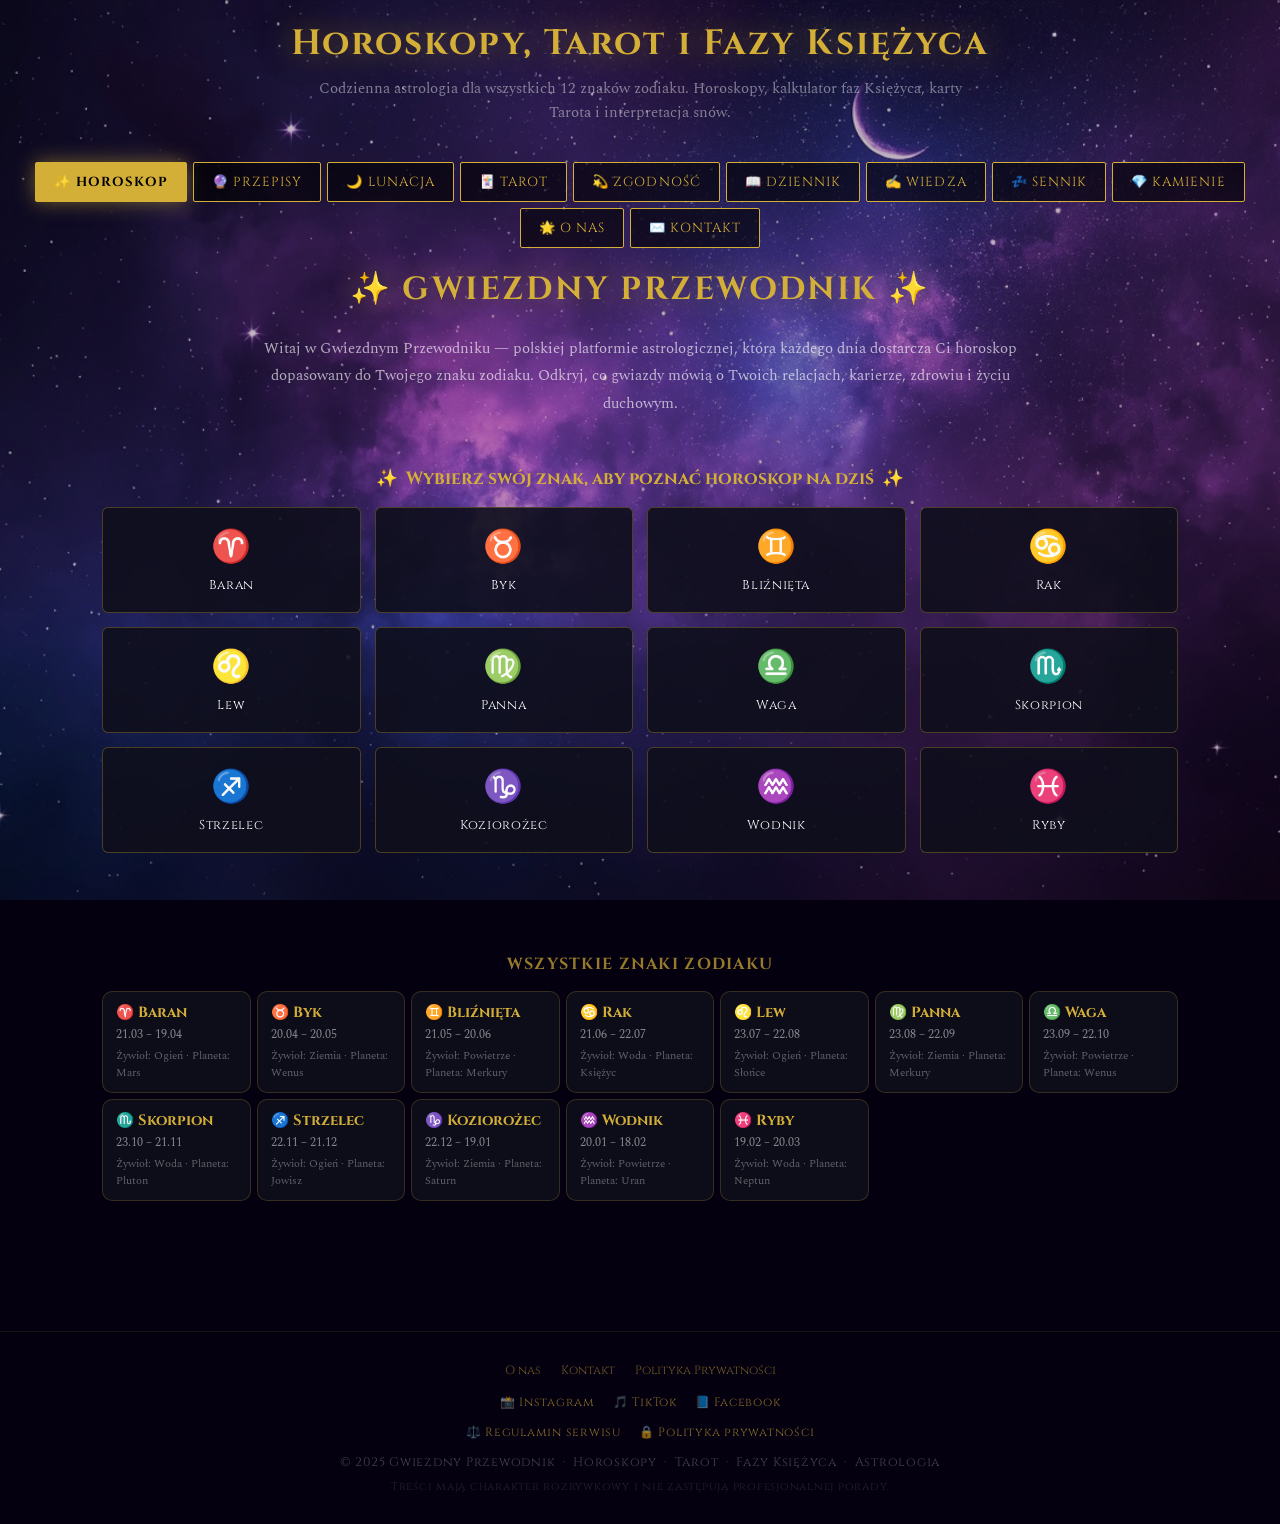
==== commit 16fada54: "Update index.html" ====
--- a/index.html
+++ b/index.html
@@ -522,6 +522,10 @@
             <a href="https://www.tiktok.com/@gwiezdnyprzewodnikpl?lang=pl-PL" target="_blank" rel="noopener" style="color:rgba(212,175,55,0.6);text-decoration:none;font-family:'Cinzel',serif;font-size:0.75rem;">🎵 TikTok</a>
             <a href="https://www.facebook.com/profile.php?id=61589331091991" target="_blank" rel="noopener" style="color:rgba(212,175,55,0.6);text-decoration:none;font-family:'Cinzel',serif;font-size:0.75rem;">📘 Facebook</a>
         </div>
+        <div style="display:flex; gap:18px; justify-content:center; flex-wrap:wrap; margin-bottom:14px;">
+            <a href="/regulamin.html" style="color:rgba(212,175,55,0.6); text-decoration:none; font-family:'Cinzel',serif; font-size:0.75rem;">⚖️ Regulamin serwisu</a>
+            <a href="/polityka-prywatnosci.html" style="color:rgba(212,175,55,0.6); text-decoration:none; font-family:'Cinzel',serif; font-size:0.75rem;">🔒 Polityka prywatności</a>
+        </div>
         <p>© 2025 Gwiezdny Przewodnik &nbsp;·&nbsp; Horoskopy &nbsp;·&nbsp; Tarot &nbsp;·&nbsp; Fazy Księżyca &nbsp;·&nbsp; Astrologia</p>
         <p style="margin-top:8px;font-size:0.7rem;opacity:0.5;">Treści mają charakter rozrywkowy i nie zastępują profesjonalnej porady.</p>
     </footer>
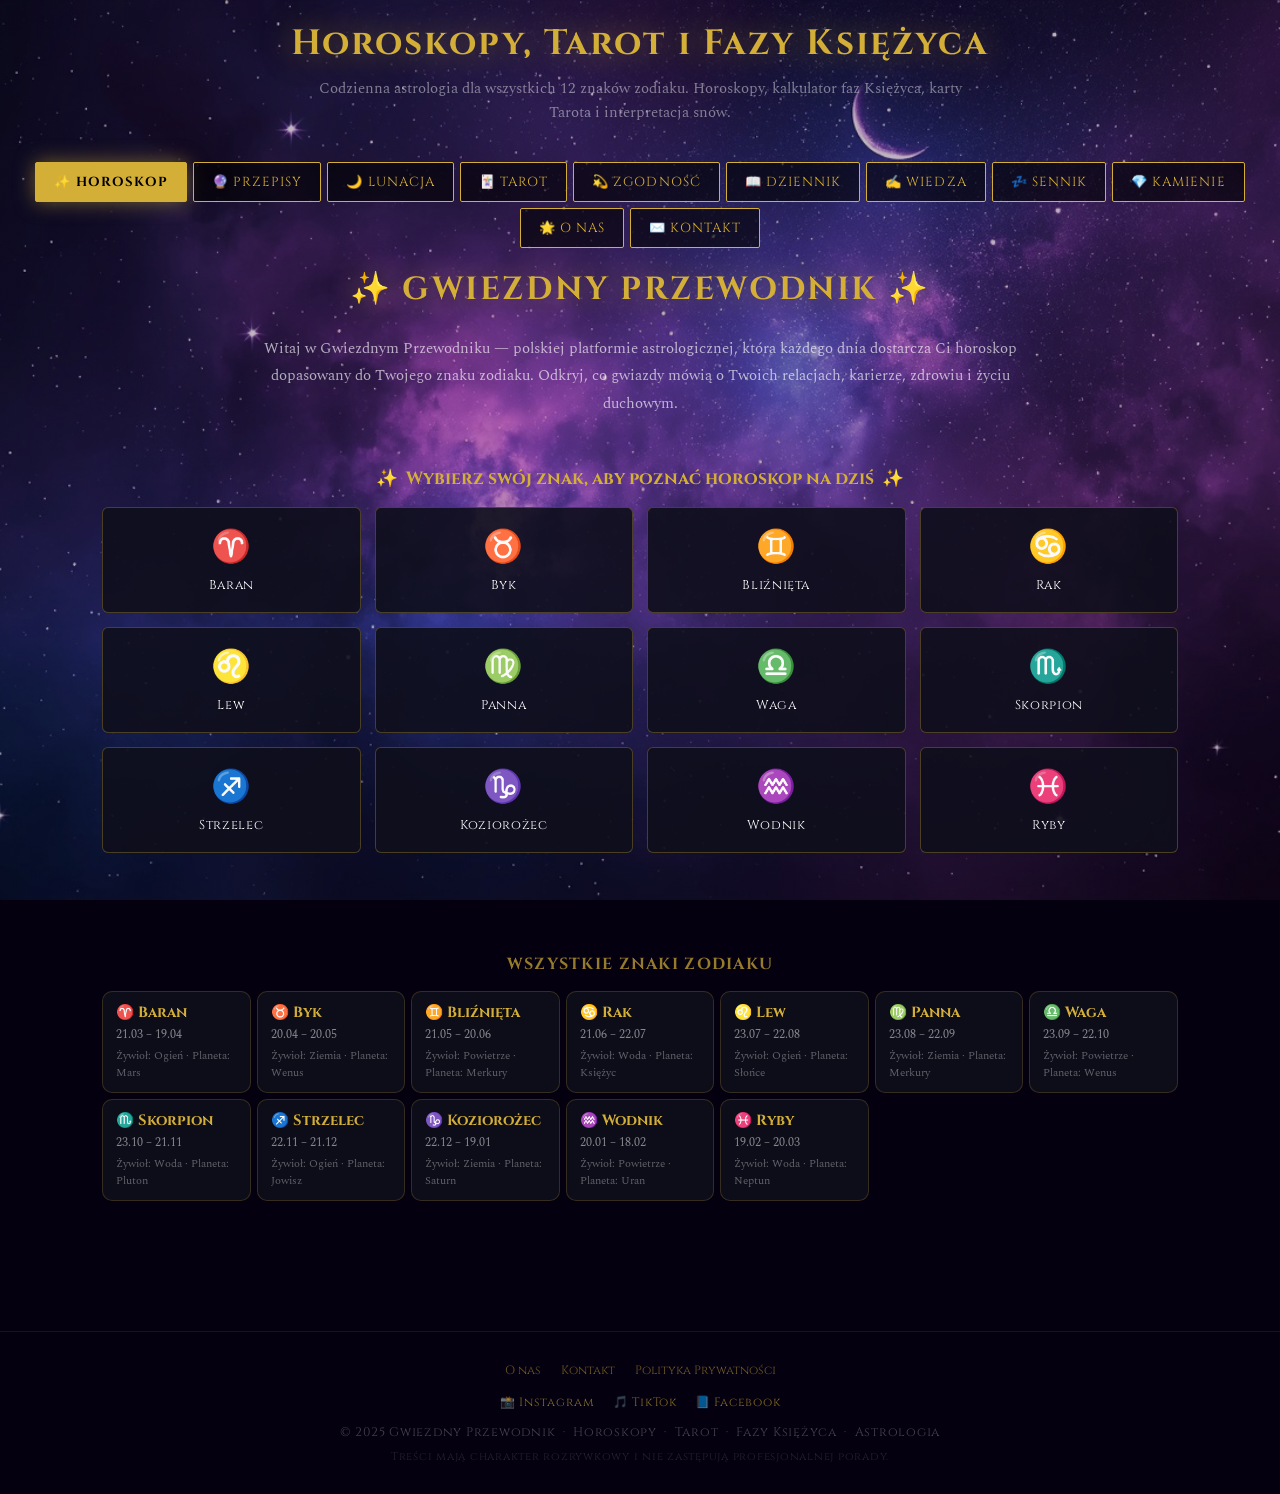
==== commit ea94f71a: "Add files via upload" ====
--- a/index.html
+++ b/index.html
@@ -522,10 +522,6 @@
             <a href="https://www.tiktok.com/@gwiezdnyprzewodnikpl?lang=pl-PL" target="_blank" rel="noopener" style="color:rgba(212,175,55,0.6);text-decoration:none;font-family:'Cinzel',serif;font-size:0.75rem;">🎵 TikTok</a>
             <a href="https://www.facebook.com/profile.php?id=61589331091991" target="_blank" rel="noopener" style="color:rgba(212,175,55,0.6);text-decoration:none;font-family:'Cinzel',serif;font-size:0.75rem;">📘 Facebook</a>
         </div>
-        <div style="display:flex; gap:18px; justify-content:center; flex-wrap:wrap; margin-bottom:14px;">
-            <a href="/regulamin.html" style="color:rgba(212,175,55,0.6); text-decoration:none; font-family:'Cinzel',serif; font-size:0.75rem;">⚖️ Regulamin serwisu</a>
-            <a href="/polityka-prywatnosci.html" style="color:rgba(212,175,55,0.6); text-decoration:none; font-family:'Cinzel',serif; font-size:0.75rem;">🔒 Polityka prywatności</a>
-        </div>
         <p>© 2025 Gwiezdny Przewodnik &nbsp;·&nbsp; Horoskopy &nbsp;·&nbsp; Tarot &nbsp;·&nbsp; Fazy Księżyca &nbsp;·&nbsp; Astrologia</p>
         <p style="margin-top:8px;font-size:0.7rem;opacity:0.5;">Treści mają charakter rozrywkowy i nie zastępują profesjonalnej porady.</p>
     </footer>
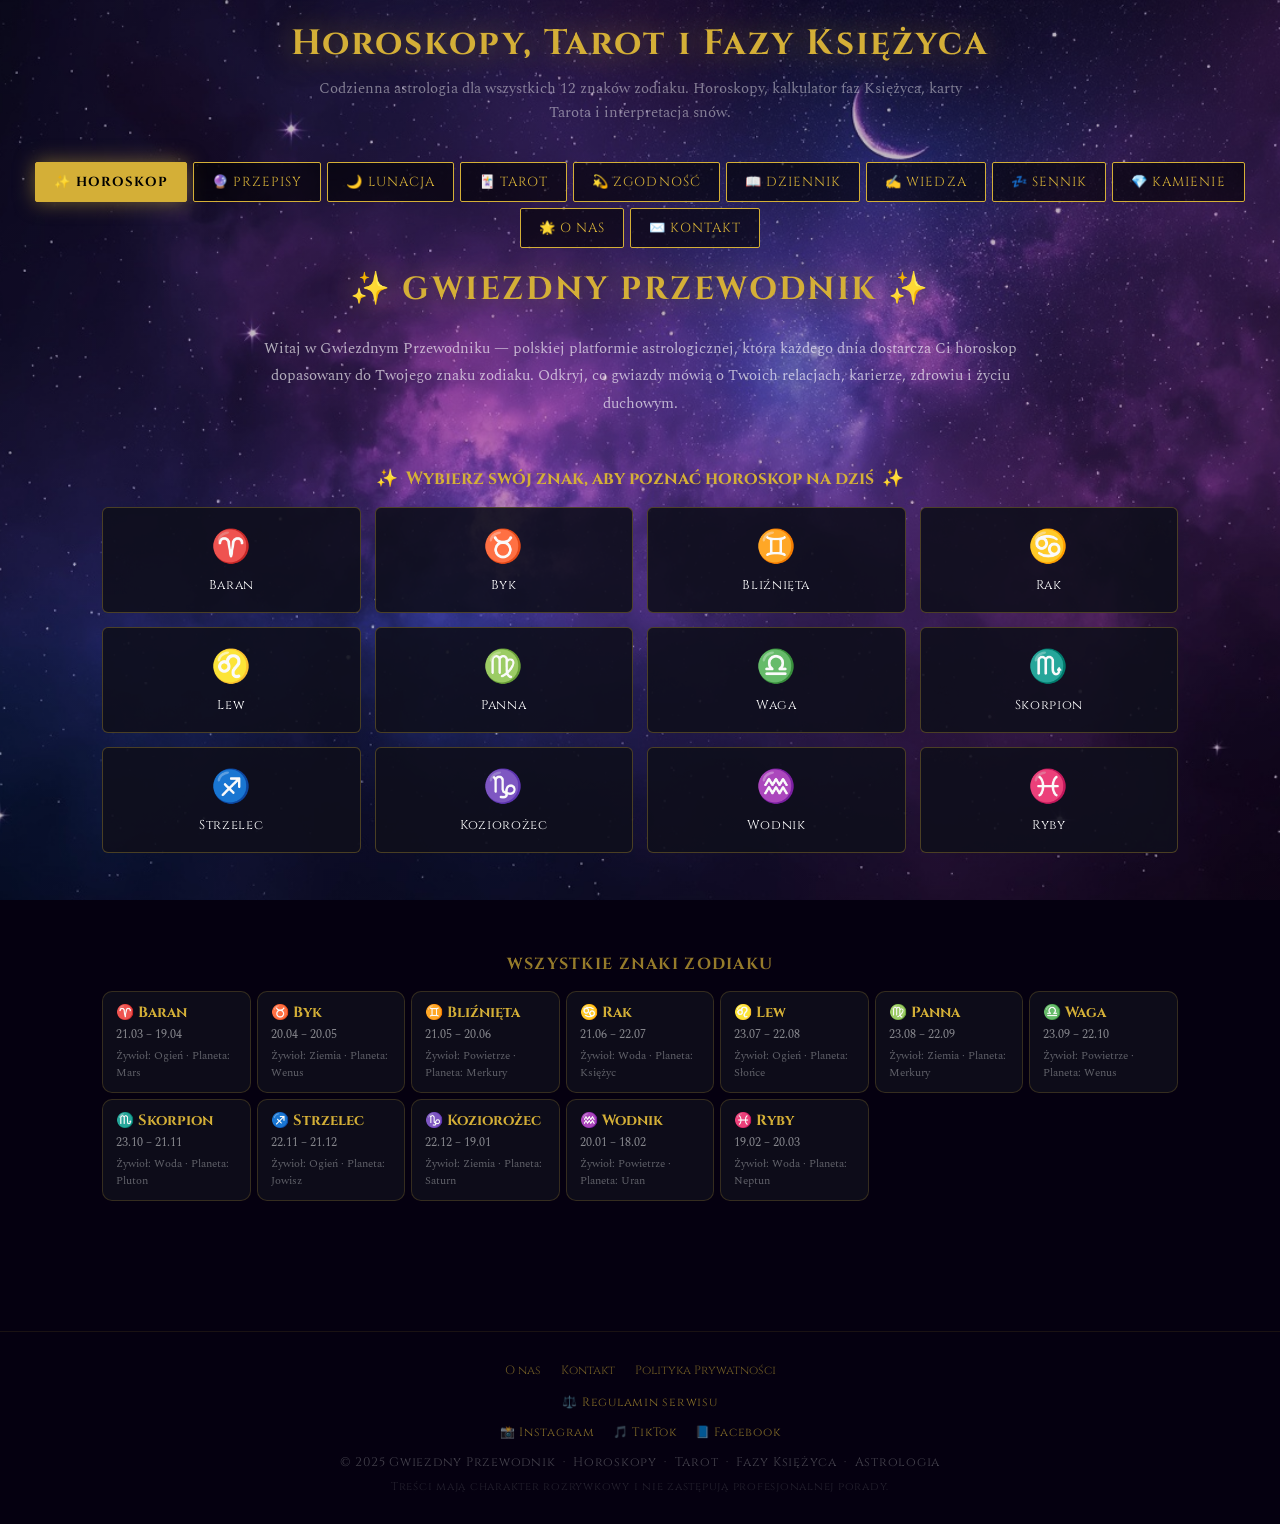
==== commit 15ea7ca0: "Update index.html" ====
--- a/index.html
+++ b/index.html
@@ -517,6 +517,9 @@
             <button onclick="showTab('contact-tab',null)" style="background:none;border:none;color:rgba(212,175,55,0.5);cursor:pointer;font-family:'Cinzel',serif;font-size:0.75rem;">Kontakt</button>
             <button onclick="showTab('privacy-tab',null)" style="background:none;border:none;color:rgba(212,175,55,0.5);cursor:pointer;font-family:'Cinzel',serif;font-size:0.75rem;">Polityka Prywatności</button>
         </div>
+        <div style="display:flex; gap:18px; justify-content:center; flex-wrap:wrap; margin-bottom:14px;">
+            <a href="/regulamin.html" style="color:rgba(212,175,55,0.6); text-decoration:none; font-family:'Cinzel',serif; font-size:0.75rem;">⚖️ Regulamin serwisu</a>
+        </div>
         <div style="display:flex;gap:18px;justify-content:center;flex-wrap:wrap;margin-bottom:14px;">
             <a href="https://www.instagram.com/gwiezdnyprzewodnik/" target="_blank" rel="noopener" style="color:rgba(212,175,55,0.6);text-decoration:none;font-family:'Cinzel',serif;font-size:0.75rem;">📸 Instagram</a>
             <a href="https://www.tiktok.com/@gwiezdnyprzewodnikpl?lang=pl-PL" target="_blank" rel="noopener" style="color:rgba(212,175,55,0.6);text-decoration:none;font-family:'Cinzel',serif;font-size:0.75rem;">🎵 TikTok</a>
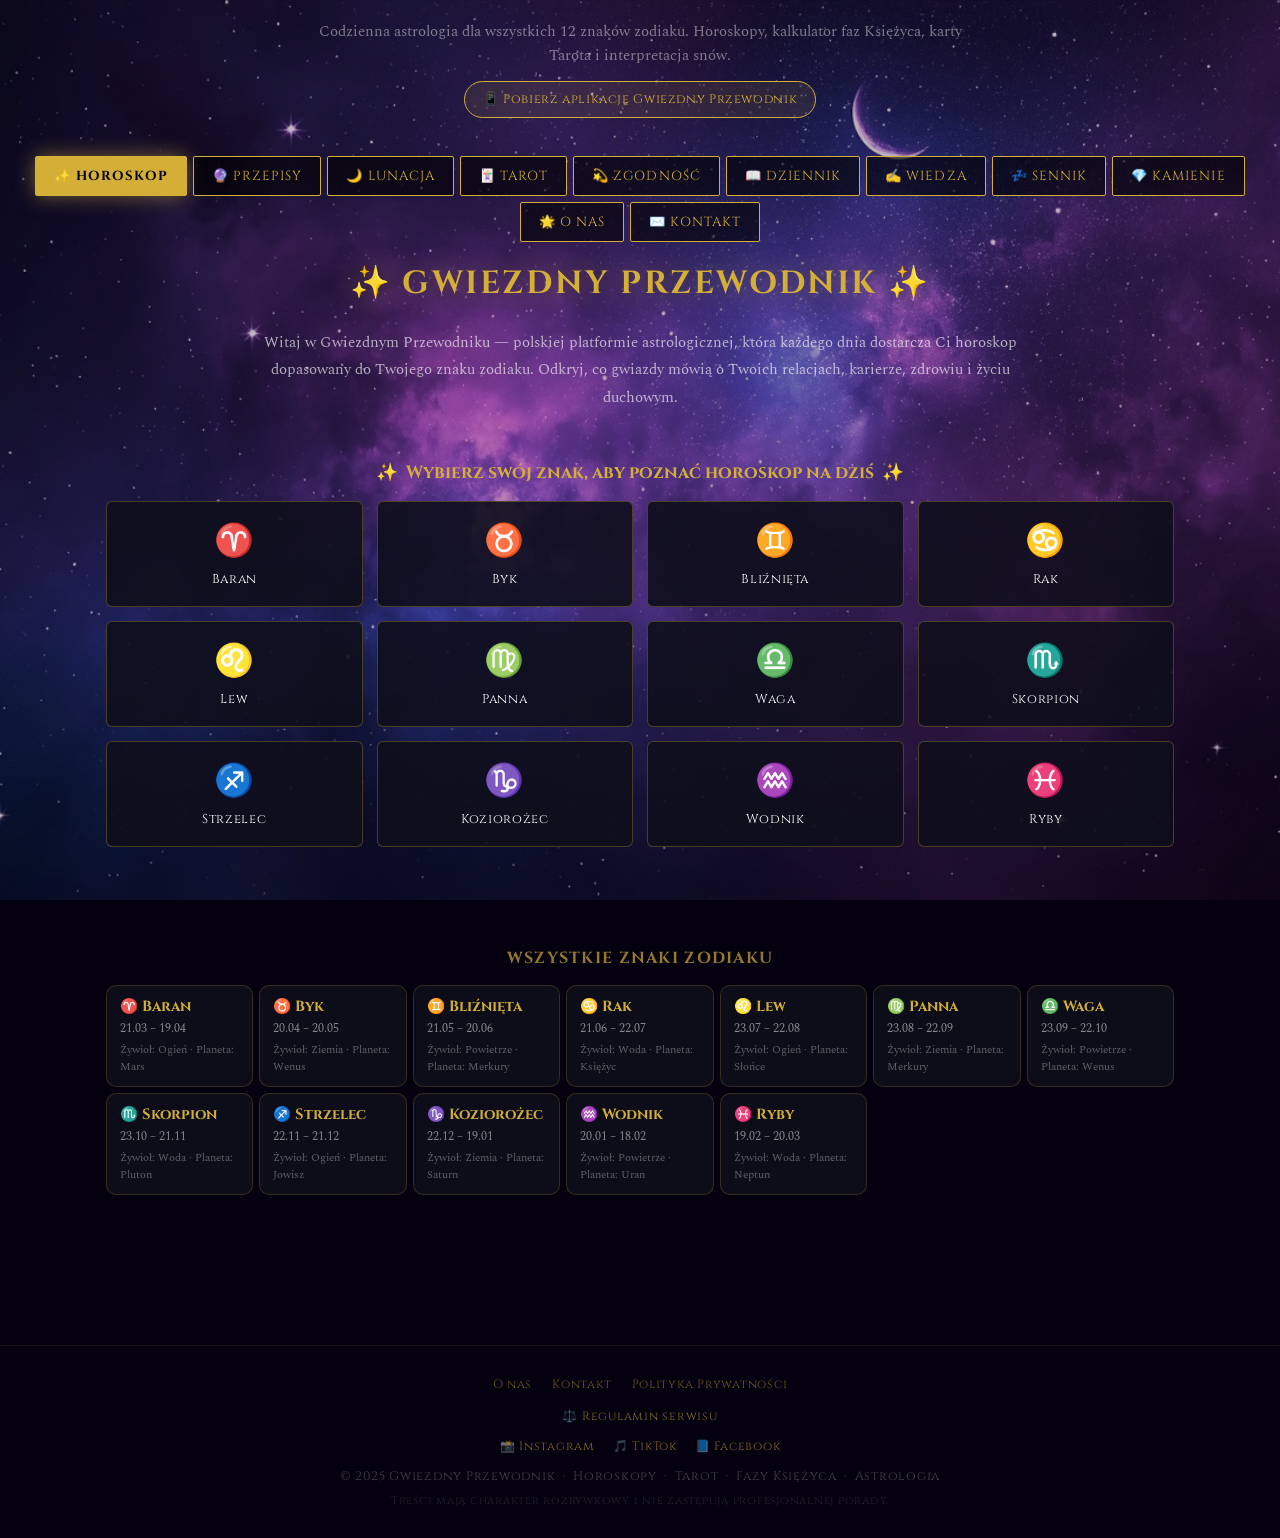
==== commit 49b8e07b: "Add files via upload" ====
--- a/index.html
+++ b/index.html
@@ -3,12 +3,10 @@
 <head>
     <meta charset="UTF-8">
     <meta name="viewport" content="width=device-width, initial-scale=1.0">
-    <title>Gwiezdny Przewodnik – Horoskopy, Tarot i Fazy Księżyca</title>
-    <meta name="description" content="Gwiezdny Przewodnik – codzienne horoskopy dla 12 znaków zodiaku, karta tarota dnia, kalkulator faz księżyca, zgodność znaków i kosmiczny dziennik.">
-    <meta name="keywords" content="horoskop, horoskop dzienny, tarot, fazy księżyca, znaki zodiaku, zgodność znaków, astrologia">
-    <meta name="author" content="Gwiezdny Przewodnik">
+    <title>Horoskop Dzienny, Tarot i Fazy Księżyca – Gwiezdny Przewodnik</title>
+    <meta name="description" content="Codzienny horoskop dla 12 znaków zodiaku, karta tarota dnia, kalkulator faz księżyca, zgodność znaków i sennik. Polska platforma astrologiczna.">
     <meta name="robots" content="index, follow">
-    <script type="application/ld+json">{"@context":"https://schema.org","@type":"WebSite","name":"Gwiezdny Przewodnik","url":"https://astropulsepl.netlify.app/","inLanguage":"pl"}</script>
+    <link rel="canonical" href="https://gwiezdnyprzewodnik.pl/index.html">
     <link rel="icon" type="image/png" href="gwiezdny_przewodnik_icon_v2.png">
     <link rel="stylesheet" href="style.css">
     <link rel="preconnect" href="https://fonts.googleapis.com">
@@ -38,27 +36,29 @@
         @media(max-width:768px) and (min-width:481px){
             .zodiac-static-grid { grid-template-columns:repeat(3,1fr) !important; }
         }
+        
     </style>
+    <script type="application/ld+json">{"@context":"https://schema.org","@type":"WebPage","name":"Gwiezdny Przewodnik — Horoskopy, Tarot i Fazy Księżyca","url":"https://gwiezdnyprzewodnik.pl/index.html","inLanguage":"pl"}</script>
 </head>
 <body>
     <header class="site-header">
-        <h1 class="site-title">Horoskopy, Tarot i Fazy Księżyca</h1>
         <p class="site-tagline">Codzienna astrologia dla wszystkich 12 znaków zodiaku. Horoskopy, kalkulator faz Księżyca, karty Tarota i interpretacja snów.</p>
+        <a href="https://play.google.com/store/apps/details?id=com.Pokekage.gwiezdnyprzewodnik" target="_blank" rel="noopener" style="display:inline-flex;align-items:center;gap:8px;margin-top:14px;padding:9px 18px;background:rgba(212,175,55,0.1);border:1px solid var(--gold);border-radius:30px;color:var(--gold);text-decoration:none;font-family:'Cinzel',serif;font-size:0.78rem;letter-spacing:0.05em;transition:all 0.3s ease;" onmouseover="this.style.background='rgba(212,175,55,0.2)';this.style.boxShadow='0 0 15px rgba(212,175,55,0.3)'" onmouseout="this.style.background='rgba(212,175,55,0.1)';this.style.boxShadow='none'">📱 Pobierz aplikację Gwiezdny Przewodnik</a>
     </header>
     <nav class="mystic-nav">
-        <button onclick="showTab('horoscope-tab',this)" class="nav-btn active">✨ Horoskop</button>
-        <button onclick="showTab('recipes-tab',this)" class="nav-btn">🔮 Przepisy</button>
-        <button onclick="showTab('moon-tab',this)" class="nav-btn">🌙 Lunacja</button>
-        <button onclick="showTab('tarot-tab',this)" class="nav-btn">🃏 Tarot</button>
-        <button onclick="showTab('compat-tab',this)" class="nav-btn">💫 Zgodność</button>
-        <button onclick="showTab('journal-tab',this);loadJournal();" class="nav-btn">📖 Dziennik</button>
-        <button onclick="showTab('blog-tab',this);loadBlog();" class="nav-btn">✍️ Wiedza</button>
-        <button onclick="showTab('sennik-tab',this)" class="nav-btn">💤 Sennik</button>
-        <button onclick="showTab('kamienie-tab',this)" class="nav-btn">💎 Kamienie</button>
-        <button onclick="showTab('about-tab',this)" class="nav-btn">🌟 O nas</button>
-        <button onclick="showTab('contact-tab',this)" class="nav-btn">✉️ Kontakt</button>
+        <a href="index.html" class="nav-btn active">✨ Horoskop</a>
+        <a href="ksiega-smakow.html" class="nav-btn">🔮 Przepisy</a>
+        <a href="fazy-ksiezyca.html" class="nav-btn">🌙 Lunacja</a>
+        <a href="tarot-dnia.html" class="nav-btn">🃏 Tarot</a>
+        <a href="zgodnosc-znakow.html" class="nav-btn">💫 Zgodność</a>
+        <a href="dziennik-kosmiczny.html" class="nav-btn">📖 Dziennik</a>
+        <a href="wiedza-astrologiczna.html" class="nav-btn">✍️ Wiedza</a>
+        <a href="sennik.html" class="nav-btn">💤 Sennik</a>
+        <a href="kamienie-mineraly.html" class="nav-btn">💎 Kamienie</a>
+        <a href="o-nas.html" class="nav-btn">🌟 O nas</a>
+        <a href="kontakt.html" class="nav-btn">✉️ Kontakt</a>
     </nav>
-    <main style="display:flex;flex-direction:column;align-items:center;width:100%;max-width:1100px;padding:0 12px;box-sizing:border-box;">
+    <main>
     <section id="horoscope-tab" class="tab-content active">
         <h1 style="display:flex;align-items:center;justify-content:center;gap:10px;flex-wrap:nowrap;"><span style="flex-shrink:0;">✨</span><span style="white-space:nowrap;">GWIEZDNY PRZEWODNIK</span><span style="flex-shrink:0;">✨</span></h1>
 
@@ -95,415 +95,9 @@
             <div class="zodiac-static-item"><strong>♓ Ryby</strong><span>19.02 – 20.03</span><em>Żywioł: Woda · Planeta: Neptun</em></div>
         </div>
 
-        <div style="width:100%;max-width:1100px;margin:10px auto;text-align:center;">
+        <div style="width:100%;max-width:1100px;margin:20px auto;text-align:center;">
             <ins class="adsbygoogle" style="display:block" data-ad-client="ca-pub-6047762879323596" data-ad-slot="9480738535" data-ad-format="auto" data-full-width-responsive="true"></ins>
             <script>(adsbygoogle = window.adsbygoogle || []).push({});</script>
-        </div>
-    </section>
-    <section id="recipes-tab" class="tab-content">
-        <h1>🔮 KSIĘGA SMAKÓW 🔮</h1>
-        <div id="recipes-list" class="recipes-grid"></div>
-    </section>
-    <section id="moon-tab" class="tab-content">
-        <h1>🌙 TWOJA FAZA KSIĘŻYCA 🌙</h1>
-        <div class="static-intro">
-            <p>Księżyc przebywa cały cykl w ciągu około 29,5 doby, przechodząc przez 8 głównych faz. Każda faza ma swoje unikalne znaczenie astrologiczne i wpływa na nastrój, energię oraz decyzje. Poznaj aktualną fazę i dowiedz się, pod jakim księżycem się urodziłeś.</p>
-            <p>Fazy Księżyca: 🌑 Nów · 🌒 Przybywający Sierp · 🌓 Pierwsza Kwadra · 🌔 Przybywający Garb · 🌕 Pełnia · 🌖 Ubywający Garb · 🌗 Ostatnia Kwadra · 🌘 Ubywający Sierp</p>
-        </div>
-        <div class="moon-today-box">
-            <p class="gold-label" style="margin-bottom:12px;">🌍 Aktualna faza księżyca</p>
-            <button class="action-btn" onclick="showTodayMoon()" style="width:100%;">POKAŻ FAZĘ NA DZIŚ</button>
-        </div>
-        <div id="moon-today-result" class="moon-result-panel">
-            <div class="moon-icon-el" style="font-size:4rem;margin-bottom:10px;"></div>
-            <h2 class="moon-name-el" style="font-family:'Cinzel',serif;color:var(--gold);margin-bottom:12px;"></h2>
-            <p class="moon-desc-el" style="line-height:1.8;margin-bottom:15px;"></p>
-            <p class="moon-elixir-el" style="color:var(--gold);font-family:'Cinzel',serif;font-size:0.85rem;margin-bottom:18px;"></p>
-            <div class="moon-cycle-bar-wrap"><div class="moon-cycle-bar-fill"></div></div>
-            <p class="moon-cycle-label" style="font-size:0.78rem;color:rgba(255,255,255,0.4);margin-top:6px;margin-bottom:20px;"></p>
-            <div class="moon-lists">
-                <div class="moon-list-col do-col"><h4>✅ Co robić</h4><ul class="moon-do-list"></ul></div>
-                <div class="moon-list-col avoid-col"><h4>⛔ Czego unikać</h4><ul class="moon-avoid-list"></ul></div>
-            </div>
-        </div>
-        <div class="moon-divider">✦ ✦ ✦</div>
-        <div class="moon-calculator-box">
-            <p class="gold-label">🔮 Twoja faza urodzin</p>
-            <p style="font-size:0.82rem;color:rgba(255,255,255,0.4);font-style:italic;">Podaj datę urodzenia, by poznać fazę księżyca w dniu Twoich narodzin</p>
-            <input type="date" id="birth-date" class="mystic-input">
-            <button class="action-btn" onclick="calculateMoonPhase()">OBLICZ LUNACJĘ URODZIN</button>
-        </div>
-        <div id="moon-result" class="moon-result-panel">
-            <div class="moon-icon-el" style="font-size:4rem;margin-bottom:10px;"></div>
-            <h2 class="moon-name-el" style="font-family:'Cinzel',serif;color:var(--gold);margin-bottom:12px;"></h2>
-            <p class="moon-desc-el" style="line-height:1.8;margin-bottom:15px;"></p>
-            <p class="moon-elixir-el" style="color:var(--gold);font-family:'Cinzel',serif;font-size:0.85rem;margin-bottom:18px;"></p>
-            <div class="moon-cycle-bar-wrap"><div class="moon-cycle-bar-fill"></div></div>
-            <p class="moon-cycle-label" style="font-size:0.78rem;color:rgba(255,255,255,0.4);margin-top:6px;margin-bottom:20px;"></p>
-            <div class="moon-lists">
-                <div class="moon-list-col do-col"><h4>✅ Co robić</h4><ul class="moon-do-list"></ul></div>
-                <div class="moon-list-col avoid-col"><h4>⛔ Czego unikać</h4><ul class="moon-avoid-list"></ul></div>
-            </div>
-        </div>
-    </section>
-    <section id="tarot-tab" class="tab-content">
-        <h1>🃏 KARTA TAROTA DNIA 🃏</h1>
-        <p style="color:rgba(255,255,255,0.5);margin-bottom:20px;font-style:italic;">Każdego dnia kosmos kładzie przed Tobą inną kartę.</p>
-        <div class="static-intro" style="margin-bottom:24px;">
-            <p>Tarot to zestaw 78 kart podzielonych na Wielką Arkanę (22 karty) i Małą Arkanę (56 kart). Każda karta niesie ze sobą bogatą symbolikę i przesłanie. Karta dnia to Twoja kosmiczna wskazówka — lustro, w którym możesz zobaczyć energię chwili.</p>
-        </div>
-        <div id="tarot-card-display" class="tarot-card-wrap">
-            <div class="tarot-card-inner">
-                <div class="tarot-card-front">
-                    <div class="tarot-card-back-pattern">🌟</div>
-                    <p style="color:var(--gold);font-family:'Cinzel',serif;font-size:0.8rem;letter-spacing:0.1em;">GWIEZDNY PRZEWODNIK</p>
-                </div>
-                <div class="tarot-card-back">
-                    <div id="tarot-sym" style="font-size:3.5rem;margin-bottom:10px;"></div>
-                    <div id="tarot-num" style="color:rgba(212,175,55,0.5);font-family:'Cinzel',serif;font-size:0.8rem;margin-bottom:5px;"></div>
-                    <h2 id="tarot-name" style="font-family:'Cinzel',serif;color:var(--gold);font-size:1.4rem;margin-bottom:15px;"></h2>
-                    <p id="tarot-meaning" style="line-height:1.8;font-size:0.95rem;color:rgba(255,255,255,0.9);"></p>
-                    <p id="tarot-shadow" style="margin-top:15px;font-size:0.82rem;color:rgba(255,255,255,0.4);font-style:italic;"></p>
-                </div>
-            </div>
-        </div>
-        <button class="action-btn" onclick="renderTarot()" style="margin-top:25px;">🔄 ODKRYJ KARTĘ DNIA</button>
-        <div style="width:100%;max-width:1100px;margin:28px auto 0;text-align:center;">
-            <ins class="adsbygoogle" style="display:block" data-ad-client="ca-pub-6047762879323596" data-ad-slot="9480738535" data-ad-format="auto" data-full-width-responsive="true"></ins>
-            <script>(adsbygoogle = window.adsbygoogle || []).push({});</script>
-        </div>
-    </section>
-    <section id="compat-tab" class="tab-content">
-        <h1>💫 ZGODNOŚĆ ZNAKÓW 💫</h1>
-        <p style="color:rgba(255,255,255,0.5);margin-bottom:30px;font-style:italic;">Sprawdź, co gwiazdy mówią o Waszej relacji.</p>
-        <div class="compat-box">
-            <div class="compat-selects">
-                <div class="compat-select-wrap">
-                    <label class="gold-label" for="compat-sign1">Pierwszy znak</label>
-                    <select id="compat-sign1" class="mystic-input">
-                        <option value="">— wybierz —</option>
-                        <option value="0">♈ Baran</option><option value="1">♉ Byk</option><option value="2">♊ Bliźnięta</option><option value="3">♋ Rak</option><option value="4">♌ Lew</option><option value="5">♍ Panna</option><option value="6">♎ Waga</option><option value="7">♏ Skorpion</option><option value="8">♐ Strzelec</option><option value="9">♑ Koziorożec</option><option value="10">♒ Wodnik</option><option value="11">♓ Ryby</option>
-                    </select>
-                </div>
-                <div class="compat-heart">💞</div>
-                <div class="compat-select-wrap">
-                    <label class="gold-label" for="compat-sign2">Drugi znak</label>
-                    <select id="compat-sign2" class="mystic-input">
-                        <option value="">— wybierz —</option>
-                        <option value="0">♈ Baran</option><option value="1">♉ Byk</option><option value="2">♊ Bliźnięta</option><option value="3">♋ Rak</option><option value="4">♌ Lew</option><option value="5">♍ Panna</option><option value="6">♎ Waga</option><option value="7">♏ Skorpion</option><option value="8">♐ Strzelec</option><option value="9">♑ Koziorożec</option><option value="10">♒ Wodnik</option><option value="11">♓ Ryby</option>
-                    </select>
-                </div>
-            </div>
-            <button class="action-btn" onclick="calculateCompatibility()">OBLICZ ZGODNOŚĆ ✨</button>
-        </div>
-        <div id="compat-result" class="result-panel" style="max-width:500px;">
-            <div id="compat-score" style="font-size:2.8rem;font-family:'Cinzel',serif;color:var(--gold);margin-bottom:15px;"></div>
-            <div class="compat-bar-wrap"><div id="compat-bar-fill" class="compat-bar-fill"></div></div>
-            <p id="compat-comment" style="margin-top:20px;line-height:1.8;font-style:italic;"></p>
-        </div>
-        <div style="width:100%;max-width:1100px;margin:28px auto 0;text-align:center;">
-            <ins class="adsbygoogle" style="display:block" data-ad-client="ca-pub-6047762879323596" data-ad-slot="9480738535" data-ad-format="auto" data-full-width-responsive="true"></ins>
-            <script>(adsbygoogle = window.adsbygoogle || []).push({});</script>
-        </div>
-    </section>
-    <section id="journal-tab" class="tab-content">
-        <h1>📖 DZIENNIK KOSMICZNY 📖</h1>
-        <p style="color:rgba(255,255,255,0.5);margin-bottom:25px;font-style:italic;">Twoje myśli zapisane pod opieką gwiazd.</p>
-        <div class="journal-box">
-            <textarea id="journal-input" class="journal-textarea" placeholder="Co dziś czujesz? Co przynoszą Ci gwiazdy?&#10;&#10;Zapisz swoje myśli, marzenia, intencje..."></textarea>
-            <button id="journal-save-btn" class="action-btn" onclick="saveJournalEntry()">ZAPISZ W GWIAZDACH ✨</button>
-        </div>
-        <div id="journal-entries" class="journal-entries-list"></div>
-    </section>
-    <section id="blog-tab" class="tab-content">
-        <h1>✍️ WIEDZA ASTROLOGICZNA ✍️</h1>
-        <p style="color:rgba(255,255,255,0.5);margin-bottom:30px;font-style:italic;text-align:center;">Artykuły, poradniki i odkrycia ze świata astrologii i ezoteryki.</p>
-
-        <article class="static-article">
-            <h2>Czym jest astrologia i jak czytać horoskop?</h2>
-            <p>Astrologia to starożytna sztuka interpretacji symbolicznego wpływu ciał niebieskich na życie człowieka. Sięga ponad 4000 lat wstecz, do tradycji babilońskich, egipskich i greckich. Współczesna astrologia zachodnia opiera się na 12 znakach zodiaku, 10 planetach (w tym Słońcu i Księżycu) oraz 12 domach horoskopu.</p>
-            <p>Horoskop dzienny to krótkie spojrzenie na dominujące energie danego dnia w odniesieniu do Twojego znaku słonecznego — znaku, w którym znajdowało się Słońce w dniu Twoich urodzin. Warto traktować go jako narzędzie refleksji i inspiracji, nie jako przepowiednię.</p>
-            <h3>Cztery żywioły w astrologii</h3>
-            <p><strong>Ogień (Baran, Lew, Strzelec)</strong> — energia, pasja, działanie, przywództwo i spontaniczność. Znaki ogniowe są zazwyczaj entuzjastyczne i odważne.</p>
-            <p><strong>Ziemia (Byk, Panna, Koziorożec)</strong> — stabilność, praktyczność, cierpliwość i materializm. Znaki ziemskie budują fundament, na którym stoi świat.</p>
-            <p><strong>Powietrze (Bliźnięta, Waga, Wodnik)</strong> — intelekt, komunikacja, relacje społeczne i idee. Znaki powietrzne są mistrzami dialogu i myślenia abstrakcyjnego.</p>
-            <p><strong>Woda (Rak, Skorpion, Ryby)</strong> — emocje, intuicja, wrażliwość i głębia duchowa. Znaki wodne czują więcej, niż mówią.</p>
-        </article>
-
-        <div style="width:100%;max-width:820px;margin:10px auto;">
-            <ins class="adsbygoogle" style="display:block;text-align:center;" data-ad-layout="in-article" data-ad-format="fluid" data-ad-client="ca-pub-6047762879323596" data-ad-slot="8083896382"></ins>
-            <script>(adsbygoogle = window.adsbygoogle || []).push({});</script>
-        </div>
-
-        <article class="static-article">
-            <h2>Merkury retrograde — co to znaczy dla Ciebie?</h2>
-            <p>Merkury retrograde to zjawisko, podczas którego planeta Merkury — rządząca komunikacją, transportem i technologią — wydaje się poruszać wstecz po niebie. Dzieje się tak od 3 do 4 razy w roku, przez około 3 tygodnie. W astrologii jest to czas wzmożonych nieporozumień, opóźnień i technicznych usterek.</p>
-            <p>Co robić podczas Merkurego retrograde? Unikaj podpisywania ważnych umów, składania pochopnych deklaracji i kupowania drogiego sprzętu elektronicznego. Za to doskonale sprawdza się ten czas do przemyśleń, powrotu do starych projektów i naprawy relacji z przeszłości.</p>
-        </article>
-
-        <div style="width:100%;max-width:820px;margin:10px auto;">
-            <ins class="adsbygoogle" style="display:block;text-align:center;" data-ad-layout="in-article" data-ad-format="fluid" data-ad-client="ca-pub-6047762879323596" data-ad-slot="8083896382"></ins>
-            <script>(adsbygoogle = window.adsbygoogle || []).push({});</script>
-        </div>
-
-        <div class="blog-generator-box">
-            <p class="gold-label" style="margin-bottom:12px;text-align:center;">✨ WYGENERUJ NOWY ARTYKUŁ ✨</p>
-            <div style="display:flex;gap:10px;flex-wrap:wrap;justify-content:center;">
-                <input type="text" id="blog-topic-input" class="mystic-input" style="max-width:380px;" placeholder="np. Merkury retrograde, Pełnia w Rybach..." />
-                <button class="action-btn" onclick="generateBlogArticle()">GENERUJ ✦</button>
-            </div>
-            <div id="blog-generating" style="display:none;text-align:center;margin-top:20px;color:var(--gold);font-family:'Cinzel',serif;font-size:0.85rem;">✦ &nbsp; Gwiazdy piszą artykuł... &nbsp; ✦</div>
-        </div>
-        <div id="blog-generated-article" style="display:none;" class="blog-article-full">
-            <div style="display:flex;justify-content:space-between;align-items:center;margin-bottom:20px;flex-wrap:wrap;gap:10px;">
-                <span id="generated-article-date" class="blog-meta"></span>
-                <button class="action-btn" style="font-size:0.75rem;padding:8px 16px;" onclick="saveGeneratedArticle()">📌 ZAPISZ ARTYKUŁ</button>
-            </div>
-            <h2 id="generated-article-title" style="font-family:'Cinzel',serif;color:var(--gold);font-size:1.5rem;margin-bottom:20px;"></h2>
-            <div id="generated-article-body" style="color:rgba(255,255,255,0.88);line-height:1.9;font-size:1rem;"></div>
-        </div>
-        <div id="blog-articles-list" class="blog-grid"></div>
-        <div id="blog-modal" style="display:none;position:fixed;z-index:1000;left:0;top:0;width:100%;height:100%;background:rgba(0,0,0,0.92);overflow-y:auto;">
-            <div class="modal-content" style="margin:5% auto;max-width:720px;">
-                <span class="close-modal" onclick="document.getElementById('blog-modal').style.display='none'">&times;</span>
-                <p id="blog-modal-date" class="blog-meta" style="margin-bottom:10px;"></p>
-                <h2 id="blog-modal-title" style="margin-bottom:25px;"></h2>
-                <hr style="border-color:var(--gold);opacity:0.2;margin-bottom:25px;">
-                <div id="blog-modal-body" style="color:rgba(255,255,255,0.88);line-height:1.9;font-size:1rem;"></div>
-            </div>
-        </div>
-    </section>
-    <section id="sennik-tab" class="tab-content">
-        <h1>🌙 SENNIK KOSMICZNY 🌙</h1>
-        <div class="static-intro">
-            <p>Sny od wieków były uważane za bramy do nieświadomości i kosmicznych przekazów. Sennik Kosmiczny łączy tradycyjną symbolikę snów z astrologiczną interpretacją archetypów. Opisz swój sen, a gwiazdy pomogą Ci odkryć jego ukryte znaczenie.</p>
-        </div>
-        <p style="color:rgba(255,255,255,0.5);margin-bottom:30px;font-style:italic;text-align:center;">Odkryj symboliczne znaczenie swoich snów w świetle gwiazd i archetypów.</p>
-        <div class="blog-generator-box">
-            <p class="gold-label" style="margin-bottom:12px;text-align:center;">🔮 CO CI SIĘ ŚNIŁO? 🔮</p>
-            <p style="text-align:center;font-size:0.85rem;color:rgba(255,255,255,0.45);margin-bottom:18px;">Opisz swój sen — osobę, miejsce, emocję, symbol lub wydarzenie.</p>
-            <div style="display:flex;flex-direction:column;gap:12px;align-items:center;">
-                <textarea id="dream-input" class="journal-textarea" style="max-width:500px;min-height:100px;" placeholder="np. śniły mi się latające konie, byłam w ciemnym lesie, ktoś mi coś dawał..."></textarea>
-                <button class="action-btn" onclick="interpretDream()">INTERPRETUJ SEN ✦</button>
-            </div>
-            <div id="dream-generating" style="display:none;text-align:center;margin-top:20px;color:var(--gold);font-family:'Cinzel',serif;font-size:0.85rem;">✦ &nbsp; Gwiazdy odczytują Twój sen... &nbsp; ✦</div>
-        </div>
-
-        <div id="dream-result" style="display:none;" class="blog-article-full">
-            <div style="text-align:center;margin-bottom:20px;">
-                <div id="dream-symbol" style="font-size:3rem;margin-bottom:10px;"></div>
-                <h2 id="dream-title" style="font-family:'Cinzel',serif;color:var(--gold);font-size:1.3rem;"></h2>
-            </div>
-            <div id="dream-body" style="color:rgba(255,255,255,0.88);line-height:1.9;font-size:1rem;"></div>
-            <div style="margin-top:25px;padding-top:20px;border-top:1px solid rgba(212,175,55,0.2);text-align:center;">
-                <button class="action-btn" style="font-size:0.8rem;padding:10px 20px;" onclick="saveDream()">📌 ZAPISZ INTERPRETACJĘ</button>
-            </div>
-        </div>
-
-        <div id="dream-history" style="width:100%;max-width:720px;margin-top:10px;"></div>
-    </section>
-    <section id="kamienie-tab" class="tab-content">
-        <h1>💎 KAMIENIE & MINERAŁY 💎</h1>
-        <div class="static-intro">
-            <p>Każdy znak zodiaku rezonuje z wyjątkowymi kamieniami, które wzmacniają jego energię, chronią i przyciągają harmonię. Odkryj swoje kamienie mocy.</p>
-        </div>
-        <div class="kamienie-grid" id="kamienie-grid">
-
-            <div class="kamien-card">
-                <div class="kamien-header"><span class="kamien-znak">♈ Baran</span><span class="kamien-daty">21.03 – 19.04</span></div>
-                <div class="kamien-lista">
-                    <div class="kamien-item"><span class="kamien-emoji">🔴</span><div><strong>Rubin</strong><p>Dodaje odwagi i wzmacnia wolę walki. Pobudza życiową energię i pasję.</p></div></div>
-                    <div class="kamien-item"><span class="kamien-emoji">🟠</span><div><strong>Karneol</strong><p>Rozbudza kreatywność i motywację. Chroni przed negatywną energią.</p></div></div>
-                    <div class="kamien-item"><span class="kamien-emoji">⚫</span><div><strong>Obsydian</strong><p>Tarcza ochronna. Uziemia i odpędza chaos myśli.</p></div></div>
-                </div>
-            </div>
-
-            <div class="kamien-card">
-                <div class="kamien-header"><span class="kamien-znak">♉ Byk</span><span class="kamien-daty">20.04 – 20.05</span></div>
-                <div class="kamien-lista">
-                    <div class="kamien-item"><span class="kamien-emoji">💚</span><div><strong>Szmaragd</strong><p>Kamień Wenus — przyciąga miłość, dobrobyt i harmonię w domu.</p></div></div>
-                    <div class="kamien-item"><span class="kamien-emoji">🟢</span><div><strong>Malachit</strong><p>Wzmacnia intuicję finansową i chroni przed stratami.</p></div></div>
-                    <div class="kamien-item"><span class="kamien-emoji">🌸</span><div><strong>Kwarc różowy</strong><p>Otwiera serce na miłość własną i głębokie relacje.</p></div></div>
-                </div>
-            </div>
-
-            <div class="kamien-card">
-                <div class="kamien-header"><span class="kamien-znak">♊ Bliźnięta</span><span class="kamien-daty">21.05 – 20.06</span></div>
-                <div class="kamien-lista">
-                    <div class="kamien-item"><span class="kamien-emoji">🔵</span><div><strong>Akwamaryn</strong><p>Ułatwia komunikację i chroni w podróżach. Uspokaja niespokojny umysł.</p></div></div>
-                    <div class="kamien-item"><span class="kamien-emoji">💛</span><div><strong>Cytryn</strong><p>Kamień radości i jasności umysłu. Wspiera podejmowanie decyzji.</p></div></div>
-                    <div class="kamien-item"><span class="kamien-emoji">⬜</span><div><strong>Kalcyt biały</strong><p>Oczyszcza myśli i wzmacnia koncentrację podczas nauki.</p></div></div>
-                </div>
-            </div>
-
-            <div class="kamien-card">
-                <div class="kamien-header"><span class="kamien-znak">♋ Rak</span><span class="kamien-daty">21.06 – 22.07</span></div>
-                <div class="kamien-lista">
-                    <div class="kamien-item"><span class="kamien-emoji">🌕</span><div><strong>Kamień księżycowy</strong><p>Wzmacnia intuicję i empatię. Pomaga w cyklach emocjonalnych.</p></div></div>
-                    <div class="kamien-item"><span class="kamien-emoji">🟤</span><div><strong>Perła</strong><p>Symbol czystości i ochrony. Uspokaja burzliwe emocje.</p></div></div>
-                    <div class="kamien-item"><span class="kamien-emoji">🔵</span><div><strong>Lazuryt</strong><p>Otwiera trzecie oko i głębię intuicji. Wzmacnia sny.</p></div></div>
-                </div>
-            </div>
-
-            <div class="kamien-card">
-                <div class="kamien-header"><span class="kamien-znak">♌ Lew</span><span class="kamien-daty">23.07 – 22.08</span></div>
-                <div class="kamien-lista">
-                    <div class="kamien-item"><span class="kamien-emoji">🟡</span><div><strong>Złoty tygrysi oko</strong><p>Wzmacnia pewność siebie i charyzmę. Przyciąga sukces i uznanie.</p></div></div>
-                    <div class="kamien-item"><span class="kamien-emoji">🟠</span><div><strong>Bursztyn</strong><p>Promieniuje ciepłem i witalnością. Chroni aurę lidera.</p></div></div>
-                    <div class="kamien-item"><span class="kamien-emoji">💛</span><div><strong>Cytryn</strong><p>Manifestuje obfitość i radość. Kamień słonecznej energii.</p></div></div>
-                </div>
-            </div>
-
-            <div class="kamien-card">
-                <div class="kamien-header"><span class="kamien-znak">♍ Panna</span><span class="kamien-daty">23.08 – 22.09</span></div>
-                <div class="kamien-lista">
-                    <div class="kamien-item"><span class="kamien-emoji">💚</span><div><strong>Jadeit</strong><p>Wspiera zdrowie i porządek. Pomaga w codziennej rutynie.</p></div></div>
-                    <div class="kamien-item"><span class="kamien-emoji">🔵</span><div><strong>Szafir</strong><p>Kamień mądrości i precyzji. Wzmacnia analityczne myślenie.</p></div></div>
-                    <div class="kamien-item"><span class="kamien-emoji">🟤</span><div><strong>Jaspis brązowy</strong><p>Uziemia i stabilizuje. Pomaga wcielać plany w życie.</p></div></div>
-                </div>
-            </div>
-
-            <div class="kamien-card">
-                <div class="kamien-header"><span class="kamien-znak">♎ Waga</span><span class="kamien-daty">23.09 – 22.10</span></div>
-                <div class="kamien-lista">
-                    <div class="kamien-item"><span class="kamien-emoji">🌸</span><div><strong>Kwarc różowy</strong><p>Harmonizuje relacje i przynosi pokój. Uczy bezwarunkowej miłości.</p></div></div>
-                    <div class="kamien-item"><span class="kamien-emoji">🔵</span><div><strong>Lapis lazuli</strong><p>Równoważy emocje i wspiera sprawiedliwe decyzje.</p></div></div>
-                    <div class="kamien-item"><span class="kamien-emoji">⬜</span><div><strong>Opal biały</strong><p>Wzmacnia kreatywność i estetyczne zmysły.</p></div></div>
-                </div>
-            </div>
-
-            <div class="kamien-card">
-                <div class="kamien-header"><span class="kamien-znak">♏ Skorpion</span><span class="kamien-daty">23.10 – 21.11</span></div>
-                <div class="kamien-lista">
-                    <div class="kamien-item"><span class="kamien-emoji">🔴</span><div><strong>Granat</strong><p>Wzmacnia namiętność i regenerację. Kamień transformacji.</p></div></div>
-                    <div class="kamien-item"><span class="kamien-emoji">⚫</span><div><strong>Obsydian czarny</strong><p>Ochrona przed manipulacją. Ujawnia ukryte prawdy.</p></div></div>
-                    <div class="kamien-item"><span class="kamien-emoji">🟣</span><div><strong>Ametyst</strong><p>Głębia duchowa i spokój wewnętrzny. Chroni przed uzależnieniami.</p></div></div>
-                </div>
-            </div>
-
-            <div class="kamien-card">
-                <div class="kamien-header"><span class="kamien-znak">♐ Strzelec</span><span class="kamien-daty">22.11 – 21.12</span></div>
-                <div class="kamien-lista">
-                    <div class="kamien-item"><span class="kamien-emoji">🔵</span><div><strong>Turkus</strong><p>Kamień podróżników i poszukiwaczy. Chroni w drodze i przynosi szczęście.</p></div></div>
-                    <div class="kamien-item"><span class="kamien-emoji">🟣</span><div><strong>Sodalit</strong><p>Poszerza horyzonty myślenia i wspiera głoszenie prawdy.</p></div></div>
-                    <div class="kamien-item"><span class="kamien-emoji">🟡</span><div><strong>Tygrysi kamień złoty</strong><p>Odwaga w działaniu i optymizm na nowych ścieżkach.</p></div></div>
-                </div>
-            </div>
-
-            <div class="kamien-card">
-                <div class="kamien-header"><span class="kamien-znak">♑ Koziorożec</span><span class="kamien-daty">22.12 – 19.01</span></div>
-                <div class="kamien-lista">
-                    <div class="kamien-item"><span class="kamien-emoji">⚫</span><div><strong>Onyx czarny</strong><p>Dyscyplina i wytrwałość. Wzmacnia determinację w długich projektach.</p></div></div>
-                    <div class="kamien-item"><span class="kamien-emoji">🟤</span><div><strong>Jaspis czerwony</strong><p>Stabilizuje i uziemia. Pomaga realizować ambitne cele krok po kroku.</p></div></div>
-                    <div class="kamien-item"><span class="kamien-emoji">💚</span><div><strong>Malachit</strong><p>Przyciąga awans zawodowy i materialny dobrobyt.</p></div></div>
-                </div>
-            </div>
-
-            <div class="kamien-card">
-                <div class="kamien-header"><span class="kamien-znak">♒ Wodnik</span><span class="kamien-daty">20.01 – 18.02</span></div>
-                <div class="kamien-lista">
-                    <div class="kamien-item"><span class="kamien-emoji">🔵</span><div><strong>Akwamaryn</strong><p>Wzmacnia niezależność i oryginalne myślenie. Kamień wizjonerów.</p></div></div>
-                    <div class="kamien-item"><span class="kamien-emoji">🟣</span><div><strong>Ametyst</strong><p>Wspiera innowacje i duchowy rozwój. Łączy z wyższą świadomością.</p></div></div>
-                    <div class="kamien-item"><span class="kamien-emoji">⬜</span><div><strong>Kwarc przezroczysty</strong><p>Wzmacnia wszystkie intencje. Kamień jasności i programowania.</p></div></div>
-                </div>
-            </div>
-
-            <div class="kamien-card">
-                <div class="kamien-header"><span class="kamien-znak">♓ Ryby</span><span class="kamien-daty">19.02 – 20.03</span></div>
-                <div class="kamien-lista">
-                    <div class="kamien-item"><span class="kamien-emoji">🌊</span><div><strong>Akwamaryn</strong><p>Morski kamień Ryb — łączy z intuicją i chroni wrażliwą duszę.</p></div></div>
-                    <div class="kamien-item"><span class="kamien-emoji">🌕</span><div><strong>Kamień księżycowy</strong><p>Pogłębia mistyczne zdolności i empatię.</p></div></div>
-                    <div class="kamien-item"><span class="kamien-emoji">🟣</span><div><strong>Ametyst</strong><p>Ochrona przed wchłanianiem cudzych energii. Wzmacnia granice.</p></div></div>
-                </div>
-            </div>
-
-        </div>
-    </section>
-
-    <section id="about-tab" class="tab-content">
-        <h1>🌟 O NAS 🌟</h1>
-        <div class="legal-box">
-            <div class="about-hero">
-                <div class="about-symbol">☿</div>
-                <p class="about-lead">Gwiezdny Przewodnik to polska platforma astrologiczna łącząca starożytną mądrość gwiazd z nowoczesnymi narzędziami cyfrowymi.</p>
-            </div>
-            <div class="about-section"><h2>Nasza misja</h2><p>Wierzymy, że astrologia — gdy traktowana jako narzędzie refleksji — może pomóc ludziom lepiej rozumieć siebie, swoje wzorce zachowania i rytm życia. Gwiezdny Przewodnik powstał z pasji do symboliki kosmicznej i pragnienia, by uczynić tę wiedzę dostępną dla każdego.</p></div>
-            <div class="about-section"><h2>Co oferujemy</h2><p>Codzienne horoskopy dla 12 znaków zodiaku, kalkulator faz Księżyca, karty Tarota dnia, kalkulator zgodności, astrologiczną Księgę Przepisów, Kosmiczny Dziennik oraz sekcję edukacyjną z artykułami o astrologii i ezoteryce.</p></div>
-            <div class="about-section"><h2>Nasze podejście</h2><p>Traktujemy astrologię jako język symboli — nie jako naukę ścisłą. Wszystkie treści mają charakter rozrywkowy i edukacyjny. Zachęcamy do krytycznego myślenia i traktowania horoskopów jako inspiracji.</p></div>
-            <div class="about-section"><h2>Technologia</h2><p>Nasze narzędzia opierają się na obliczeniach astronomicznych. Część treści generowana jest przy pomocy sztucznej inteligencji — zawsze w oparciu o rzetelne podstawy astrologiczne.</p></div>
-            <div class="about-contact-cta">
-                <p>Masz pytania lub sugestie?</p>
-                <button class="action-btn" onclick="showTab('contact-tab',null)" style="margin-top:12px;">✉️ NAPISZ DO NAS</button>
-            </div>
-        </div>
-    </section>
-    <section id="contact-tab" class="tab-content">
-        <h1>✨ ZNAJDŹ NAS ✨</h1>
-        <div class="legal-box">
-            <p style="color:rgba(255,255,255,0.6);text-align:center;margin-bottom:36px;font-style:italic;">Śledź nas w mediach społecznościowych — codzienne horoskopy i kosmiczne inspiracje.</p>
-            <div style="display:grid;grid-template-columns:repeat(3,1fr);gap:16px;max-width:760px;margin:0 auto;width:100%;box-sizing:border-box;">
-
-                <!-- Instagram -->
-                <a href="https://www.instagram.com/gwiezdnyprzewodnik/" target="_blank" rel="noopener" style="text-decoration:none;">
-                    <div style="background:rgba(15,15,28,0.85);border:1px solid rgba(212,175,55,0.25);border-radius:16px;padding:28px 12px;text-align:center;transition:border-color 0.3s,transform 0.3s;cursor:pointer;box-sizing:border-box;" onmouseover="this.style.borderColor='rgba(212,175,55,0.7)';this.style.transform='translateY(-4px)'" onmouseout="this.style.borderColor='rgba(212,175,55,0.25)';this.style.transform='translateY(0)'">
-                        <svg xmlns="http://www.w3.org/2000/svg" viewBox="0 0 24 24" width="52" height="52" style="margin-bottom:14px;">
-                            <defs>
-                                <linearGradient id="ig-grad" x1="0%" y1="100%" x2="100%" y2="0%">
-                                    <stop offset="0%" style="stop-color:#f09433"/>
-                                    <stop offset="25%" style="stop-color:#e6683c"/>
-                                    <stop offset="50%" style="stop-color:#dc2743"/>
-                                    <stop offset="75%" style="stop-color:#cc2366"/>
-                                    <stop offset="100%" style="stop-color:#bc1888"/>
-                                </linearGradient>
-                            </defs>
-                            <rect x="2" y="2" width="20" height="20" rx="5" ry="5" fill="url(#ig-grad)"/>
-                            <circle cx="12" cy="12" r="4.5" fill="none" stroke="white" stroke-width="1.8"/>
-                            <circle cx="17.5" cy="6.5" r="1.1" fill="white"/>
-                        </svg>
-                        <div style="font-family:'Cinzel',serif;color:var(--gold,#d4af37);font-size:1rem;letter-spacing:0.05em;margin-bottom:6px;">Instagram</div>
-                        <div style="color:rgba(255,255,255,0.45);font-size:0.8rem;">@gwiezdnyprzewodnik</div>
-                    </div>
-                </a>
-
-                <!-- TikTok -->
-                <a href="https://www.tiktok.com/@gwiezdnyprzewodnikpl?lang=pl-PL" target="_blank" rel="noopener" style="text-decoration:none;">
-                    <div style="background:rgba(15,15,28,0.85);border:1px solid rgba(212,175,55,0.25);border-radius:16px;padding:32px 20px;text-align:center;transition:border-color 0.3s,transform 0.3s;cursor:pointer;" onmouseover="this.style.borderColor='rgba(212,175,55,0.7)';this.style.transform='translateY(-4px)'" onmouseout="this.style.borderColor='rgba(212,175,55,0.25)';this.style.transform='translateY(0)'">
-                        <svg xmlns="http://www.w3.org/2000/svg" viewBox="0 0 24 24" width="52" height="52" style="margin-bottom:14px;">
-                            <rect width="24" height="24" rx="6" fill="#010101"/>
-                            <path d="M16.6 5.82s.51.5 0 0A4.28 4.28 0 0 1 15.54 3h-3.09v12.4a2.59 2.59 0 0 1-2.59 2.5 2.59 2.59 0 0 1-2.59-2.59 2.59 2.59 0 0 1 2.59-2.59c.24 0 .47.04.69.1V9.68a5.67 5.67 0 0 0-.69-.04 5.68 5.68 0 0 0-5.68 5.68 5.68 5.68 0 0 0 5.68 5.68 5.68 5.68 0 0 0 5.68-5.68V8.61a7.33 7.33 0 0 0 4.29 1.37V6.9a4.31 4.31 0 0 1-2.73-1.08z" fill="white"/>
-                            <path d="M16.6 5.82A4.28 4.28 0 0 1 15.54 3h-3.09v12.4a2.59 2.59 0 0 1-2.59 2.5 2.59 2.59 0 0 1-2.59-2.59 2.59 2.59 0 0 1 2.59-2.59c.24 0 .47.04.69.1V9.68a5.67 5.67 0 0 0-.69-.04 5.68 5.68 0 0 0-5.68 5.68 5.68 5.68 0 0 0 5.68 5.68 5.68 5.68 0 0 0 5.68-5.68V8.61a7.33 7.33 0 0 0 4.29 1.37V6.9a4.31 4.31 0 0 1-2.73-1.08z" fill="#69C9D0" opacity="0.6"/>
-                        </svg>
-                        <div style="font-family:'Cinzel',serif;color:var(--gold,#d4af37);font-size:1rem;letter-spacing:0.05em;margin-bottom:6px;">TikTok</div>
-                        <div style="color:rgba(255,255,255,0.45);font-size:0.8rem;">@gwiezdnyprzewodnikpl</div>
-                    </div>
-                </a>
-
-                <!-- Facebook -->
-                <a href="https://www.facebook.com/profile.php?id=61589331091991" target="_blank" rel="noopener" style="text-decoration:none;">
-                    <div style="background:rgba(15,15,28,0.85);border:1px solid rgba(212,175,55,0.25);border-radius:16px;padding:32px 20px;text-align:center;transition:border-color 0.3s,transform 0.3s;cursor:pointer;" onmouseover="this.style.borderColor='rgba(212,175,55,0.7)';this.style.transform='translateY(-4px)'" onmouseout="this.style.borderColor='rgba(212,175,55,0.25)';this.style.transform='translateY(0)'">
-                        <svg xmlns="http://www.w3.org/2000/svg" viewBox="0 0 24 24" width="52" height="52" style="margin-bottom:14px;">
-                            <rect width="24" height="24" rx="6" fill="#1877F2"/>
-                            <path d="M13.5 21v-7.5h2.5l.5-3H13.5V8.5c0-.83.42-1.5 1.5-1.5H17V4.5s-1-.5-2.5-.5c-2.5 0-4 1.5-4 4V10.5H8v3h2.5V21h3z" fill="white"/>
-                        </svg>
-                        <div style="font-family:'Cinzel',serif;color:var(--gold,#d4af37);font-size:1rem;letter-spacing:0.05em;margin-bottom:6px;">Facebook</div>
-                        <div style="color:rgba(255,255,255,0.45);font-size:0.8rem;">Gwiezdny Przewodnik</div>
-                    </div>
-                </a>
-
-            </div>
-        </div>
-    </section>
-    <section id="privacy-tab" class="tab-content">
-        <h1>🔒 POLITYKA PRYWATNOŚCI 🔒</h1>
-        <div class="legal-box">
-            <p class="legal-date">Ostatnia aktualizacja: 1 czerwca 2025</p>
-            <div class="legal-section"><h2>1. Administrator danych</h2><p>Administratorem danych osobowych jest właściciel serwisu Gwiezdny Przewodnik (<strong>astropulsepl.netlify.app</strong>). Kontakt: kontakt@gwiezdnyprzewodnik.pl</p></div>
-            <div class="legal-section"><h2>2. Jakie dane zbieramy</h2><ul class="legal-list"><li><strong>Dane dobrowolne</strong> — imię i e-mail w formularzu kontaktowym.</li><li><strong>Dane techniczne</strong> — adres IP, typ przeglądarki, czas wizyty — zbierane automatycznie przez serwery hostingowe.</li><li><strong>localStorage</strong> — wpisy Dziennika przechowywane wyłącznie lokalnie w przeglądarce.</li></ul></div>
-            <div class="legal-section"><h2>3. Cel przetwarzania</h2><ul class="legal-list"><li>Odpowiedź na zapytania z formularza.</li><li>Statystyki odwiedzin (Google Analytics).</li><li>Wyświetlanie reklam (Google AdSense).</li></ul></div>
-            <div class="legal-section"><h2>4. Google AdSense i cookies</h2><p>Serwis używa Google AdSense, która korzysta z plików cookies do personalizacji reklam. Możesz zrezygnować na <a href="https://www.google.com/settings/ads" target="_blank" rel="noopener" style="color:var(--gold);">google.com/settings/ads</a>. Szczegóły: <a href="https://policies.google.com/privacy" target="_blank" rel="noopener" style="color:var(--gold);">Polityka Prywatności Google</a>.</p></div>
-            <div class="legal-section"><h2>5. Podstawa prawna (RODO)</h2><p>Art. 6 ust. 1 lit. a) RODO (zgoda) oraz lit. f) RODO (prawnie uzasadniony interes).</p></div>
-            <div class="legal-section"><h2>6. Twoje prawa</h2><ul class="legal-list"><li>Prawo dostępu, sprostowania i usunięcia danych.</li><li>Prawo do ograniczenia przetwarzania i przenoszenia danych.</li><li>Prawo do skargi do UODO.</li></ul><p style="margin-top:12px;">Kontakt: kontakt@gwiezdnyprzewodnik.pl</p></div>
-            <div class="legal-section"><h2>7. Podmioty trzecie</h2><p>Dane mogą trafiać do Google LLC (AdSense/Analytics) i Netlify Inc. (hosting) — zgodnie z RODO.</p></div>
         </div>
     </section>
     </main>
@@ -513,12 +107,12 @@
     </div>
     <footer style="width:100%;text-align:center;padding:30px 20px;color:rgba(255,255,255,0.25);font-size:0.78rem;font-family:'Cinzel',serif;letter-spacing:0.06em;border-top:1px solid rgba(212,175,55,0.1);margin-top:40px;">
         <div style="display:flex;gap:20px;justify-content:center;flex-wrap:wrap;margin-bottom:16px;">
-            <button onclick="showTab('about-tab',null)" style="background:none;border:none;color:rgba(212,175,55,0.5);cursor:pointer;font-family:'Cinzel',serif;font-size:0.75rem;">O nas</button>
-            <button onclick="showTab('contact-tab',null)" style="background:none;border:none;color:rgba(212,175,55,0.5);cursor:pointer;font-family:'Cinzel',serif;font-size:0.75rem;">Kontakt</button>
-            <button onclick="showTab('privacy-tab',null)" style="background:none;border:none;color:rgba(212,175,55,0.5);cursor:pointer;font-family:'Cinzel',serif;font-size:0.75rem;">Polityka Prywatności</button>
+            <a href="o-nas.html" style="color:rgba(212,175,55,0.5);text-decoration:none;font-family:'Cinzel',serif;font-size:0.75rem;">O nas</a>
+            <a href="kontakt.html" style="color:rgba(212,175,55,0.5);text-decoration:none;font-family:'Cinzel',serif;font-size:0.75rem;">Kontakt</a>
+            <a href="polityka-prywatnosci.html" style="color:rgba(212,175,55,0.5);text-decoration:none;font-family:'Cinzel',serif;font-size:0.75rem;">Polityka Prywatności</a>
         </div>
         <div style="display:flex; gap:18px; justify-content:center; flex-wrap:wrap; margin-bottom:14px;">
-            <a href="/regulamin.html" style="color:rgba(212,175,55,0.6); text-decoration:none; font-family:'Cinzel',serif; font-size:0.75rem;">⚖️ Regulamin serwisu</a>
+            <a href="regulamin.html" style="color:rgba(212,175,55,0.6); text-decoration:none; font-family:'Cinzel',serif; font-size:0.75rem;">⚖️ Regulamin serwisu</a>
         </div>
         <div style="display:flex;gap:18px;justify-content:center;flex-wrap:wrap;margin-bottom:14px;">
             <a href="https://www.instagram.com/gwiezdnyprzewodnik/" target="_blank" rel="noopener" style="color:rgba(212,175,55,0.6);text-decoration:none;font-family:'Cinzel',serif;font-size:0.75rem;">📸 Instagram</a>
@@ -537,5 +131,6 @@
         </div>
     </div>
     <script src="script.js"></script>
+    
 </body>
-</html>
+</html>
--- a/style.css
+++ b/style.css
@@ -100,6 +100,8 @@
     transition: all 0.3s ease;
     border-radius: 2px;
     white-space: nowrap;
+    text-decoration: none;
+    display: inline-block;
 }
 
 @media (max-width: 600px) {
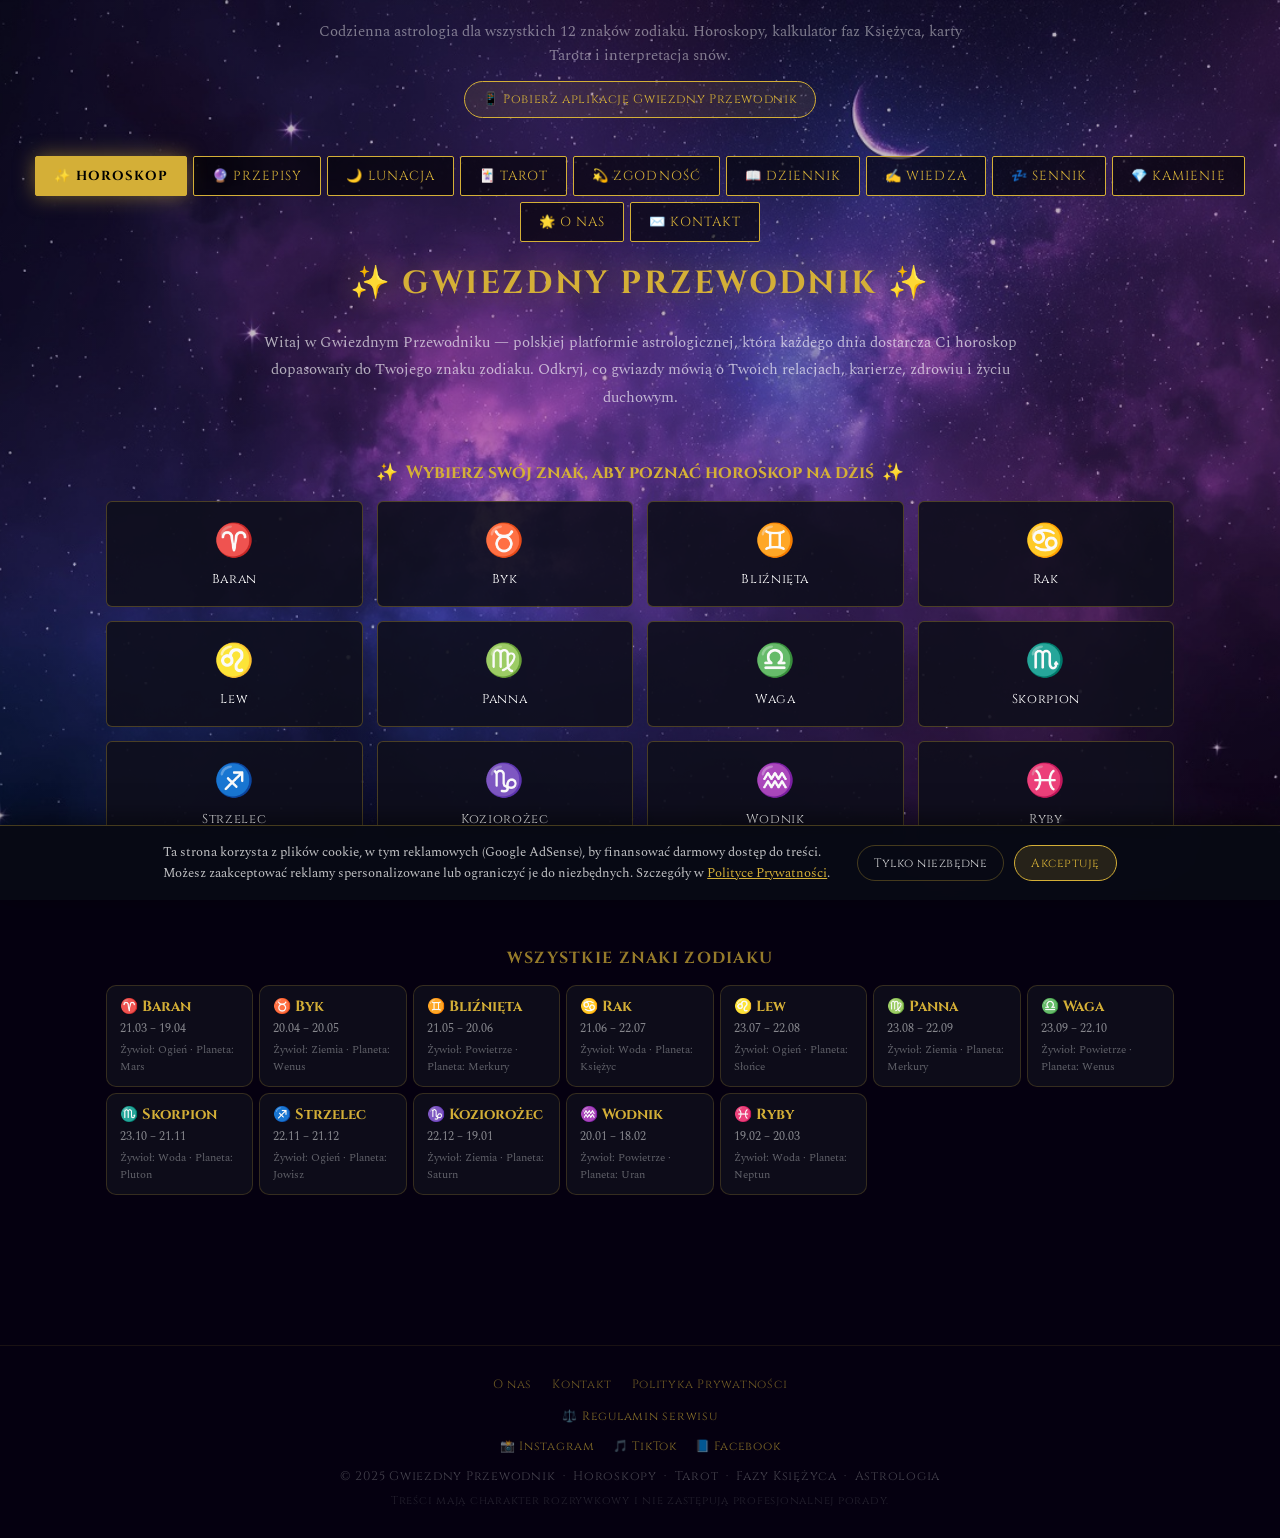
==== commit 7353e544: "Add files via upload" ====
--- a/index.html
+++ b/index.html
@@ -13,6 +13,7 @@
     <link rel="preconnect" href="https://fonts.gstatic.com" crossorigin>
     <link href="https://fonts.googleapis.com/css2?family=Cinzel:wght@400;700&family=Spectral:wght@400;700&display=swap" rel="stylesheet">
     <script async src="https://pagead2.googlesyndication.com/pagead/js/adsbygoogle.js?client=ca-pub-6047762879323596" crossorigin="anonymous"></script>
+    <script src="consent.js"></script>
     <style>
         .site-header { width:100%; max-width:1100px; text-align:center; padding:20px 16px 10px; }
         .site-header .site-title { font-family:'Cinzel',serif; color:var(--gold,#d4af37); font-size:clamp(1.1rem,4vw,2.2rem); letter-spacing:0.06em; text-shadow:0 0 30px rgba(212,175,55,0.5); margin-bottom:10px; }
@@ -76,7 +77,7 @@
 
         <div style="width:100%;max-width:1100px;margin:20px auto;text-align:center;">
             <ins class="adsbygoogle" style="display:block" data-ad-client="ca-pub-6047762879323596" data-ad-slot="9480738535" data-ad-format="auto" data-full-width-responsive="true"></ins>
-            <script>(adsbygoogle = window.adsbygoogle || []).push({});</script>
+            <script>gwzPushAd();</script>
         </div>
 
         <h2 style="font-family:'Cinzel',serif;color:var(--gold);text-align:center;margin:30px 0 16px;font-size:1rem;opacity:0.7;letter-spacing:0.08em;">WSZYSTKIE ZNAKI ZODIAKU</h2>
@@ -97,13 +98,13 @@
 
         <div style="width:100%;max-width:1100px;margin:20px auto;text-align:center;">
             <ins class="adsbygoogle" style="display:block" data-ad-client="ca-pub-6047762879323596" data-ad-slot="9480738535" data-ad-format="auto" data-full-width-responsive="true"></ins>
-            <script>(adsbygoogle = window.adsbygoogle || []).push({});</script>
+            <script>gwzPushAd();</script>
         </div>
     </section>
     </main>
     <div style="width:100%;max-width:1100px;margin:0 auto 20px;padding:0 20px;">
         <ins class="adsbygoogle" style="display:block" data-ad-format="autorelaxed" data-ad-client="ca-pub-6047762879323596" data-ad-slot="8690401044"></ins>
-        <script>(adsbygoogle = window.adsbygoogle || []).push({});</script>
+        <script>gwzPushAd();</script>
     </div>
     <footer style="width:100%;text-align:center;padding:30px 20px;color:rgba(255,255,255,0.25);font-size:0.78rem;font-family:'Cinzel',serif;letter-spacing:0.06em;border-top:1px solid rgba(212,175,55,0.1);margin-top:40px;">
         <div style="display:flex;gap:20px;justify-content:center;flex-wrap:wrap;margin-bottom:16px;">
--- a/style.css
+++ b/style.css
@@ -1210,3 +1210,61 @@
         url('mystic_night_sky_background.jpg') center center / cover no-repeat;
     will-change: transform;
 }
+
+/* --- COOKIE / AD CONSENT BANNER --- */
+#gwz-cookie-banner {
+    position: fixed;
+    left: 0;
+    right: 0;
+    bottom: 0;
+    z-index: 9999;
+    background: rgba(8, 10, 20, 0.97);
+    border-top: 1px solid var(--gold-dim);
+    padding: 16px 18px;
+    display: flex;
+    flex-wrap: wrap;
+    align-items: center;
+    justify-content: center;
+    gap: 14px;
+    box-shadow: 0 -6px 24px rgba(0, 0, 0, 0.5);
+    backdrop-filter: blur(6px);
+}
+#gwz-cookie-banner p {
+    color: rgba(255, 255, 255, 0.75);
+    font-size: 0.82rem;
+    line-height: 1.6;
+    max-width: 680px;
+    margin: 0;
+    text-align: left;
+}
+#gwz-cookie-banner p a { color: var(--gold); text-decoration: underline; }
+#gwz-cookie-banner .gwz-cookie-actions {
+    display: flex;
+    gap: 10px;
+    flex-shrink: 0;
+}
+#gwz-cookie-banner button {
+    font-family: 'Cinzel', serif;
+    font-size: 0.75rem;
+    letter-spacing: 0.04em;
+    padding: 9px 16px;
+    border-radius: 30px;
+    cursor: pointer;
+    border: 1px solid var(--gold-dim);
+    background: transparent;
+    color: rgba(255, 255, 255, 0.8);
+    transition: all 0.2s ease;
+    white-space: nowrap;
+}
+#gwz-cookie-banner button:hover { border-color: var(--gold); color: var(--gold); }
+#gwz-cookie-banner button.gwz-cookie-accept {
+    background: rgba(212, 175, 55, 0.15);
+    border-color: var(--gold);
+    color: var(--gold);
+}
+#gwz-cookie-banner button.gwz-cookie-accept:hover { background: rgba(212, 175, 55, 0.3); }
+@media (max-width: 600px) {
+    #gwz-cookie-banner { flex-direction: column; align-items: stretch; text-align: center; }
+    #gwz-cookie-banner p { text-align: center; }
+    #gwz-cookie-banner .gwz-cookie-actions { justify-content: center; }
+}
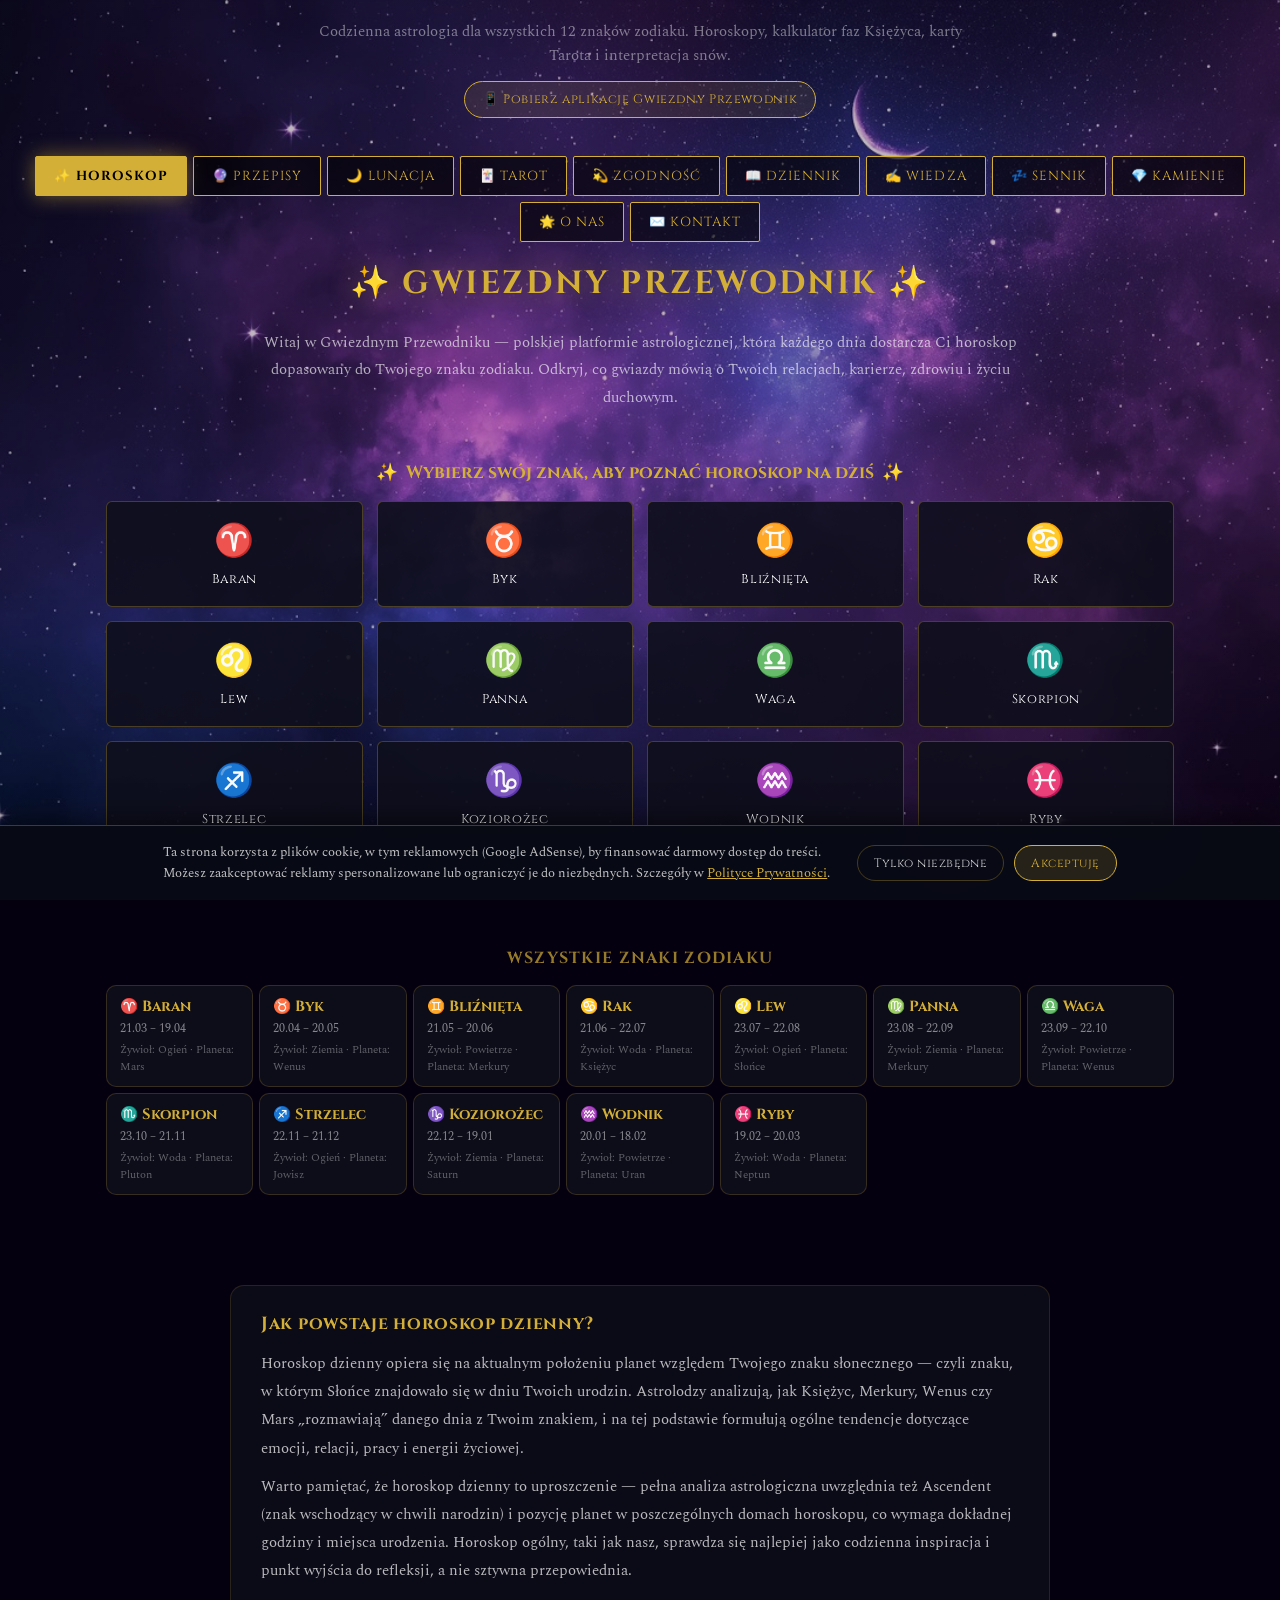
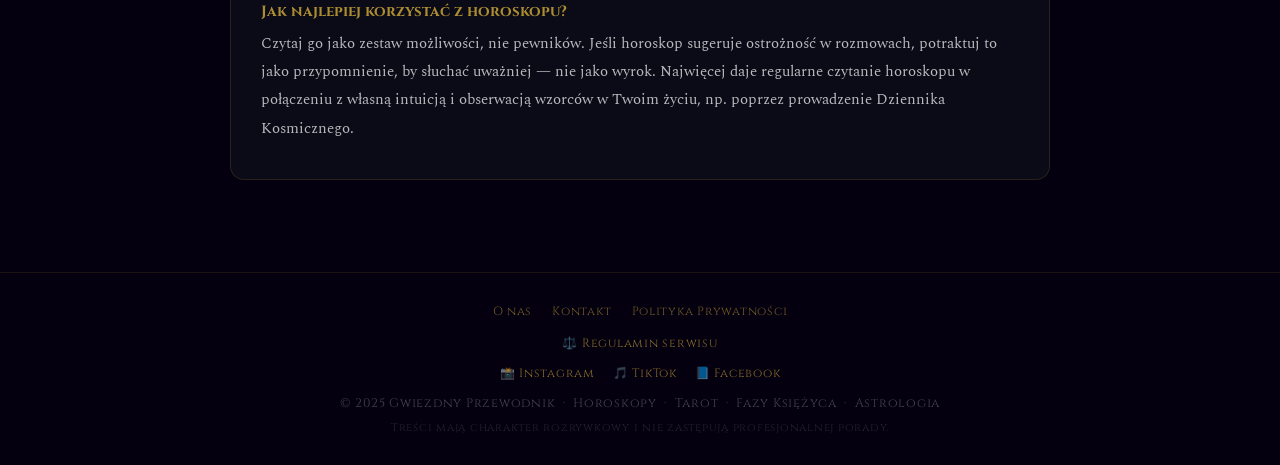
==== commit 46bd59a9: "Add files via upload" ====
--- a/index.html
+++ b/index.html
@@ -101,6 +101,15 @@
             <script>gwzPushAd();</script>
         </div>
     </section>
+
+    <article class="static-article">
+        <h2>Jak powstaje horoskop dzienny?</h2>
+        <p>Horoskop dzienny opiera się na aktualnym położeniu planet względem Twojego znaku słonecznego — czyli znaku, w którym Słońce znajdowało się w dniu Twoich urodzin. Astrolodzy analizują, jak Księżyc, Merkury, Wenus czy Mars „rozmawiają” danego dnia z Twoim znakiem, i na tej podstawie formułują ogólne tendencje dotyczące emocji, relacji, pracy i energii życiowej.</p>
+        <p>Warto pamiętać, że horoskop dzienny to uproszczenie — pełna analiza astrologiczna uwzględnia też Ascendent (znak wschodzący w chwili narodzin) i pozycję planet w poszczególnych domach horoskopu, co wymaga dokładnej godziny i miejsca urodzenia. Horoskop ogólny, taki jak nasz, sprawdza się najlepiej jako codzienna inspiracja i punkt wyjścia do refleksji, a nie sztywna przepowiednia.</p>
+        <h3>Jak najlepiej korzystać z horoskopu?</h3>
+        <p>Czytaj go jako zestaw możliwości, nie pewników. Jeśli horoskop sugeruje ostrożność w rozmowach, potraktuj to jako przypomnienie, by słuchać uważniej — nie jako wyrok. Najwięcej daje regularne czytanie horoskopu w połączeniu z własną intuicją i obserwacją wzorców w Twoim życiu, np. poprzez prowadzenie Dziennika Kosmicznego.</p>
+    </article>
+
     </main>
     <div style="width:100%;max-width:1100px;margin:0 auto 20px;padding:0 20px;">
         <ins class="adsbygoogle" style="display:block" data-ad-format="autorelaxed" data-ad-client="ca-pub-6047762879323596" data-ad-slot="8690401044"></ins>
